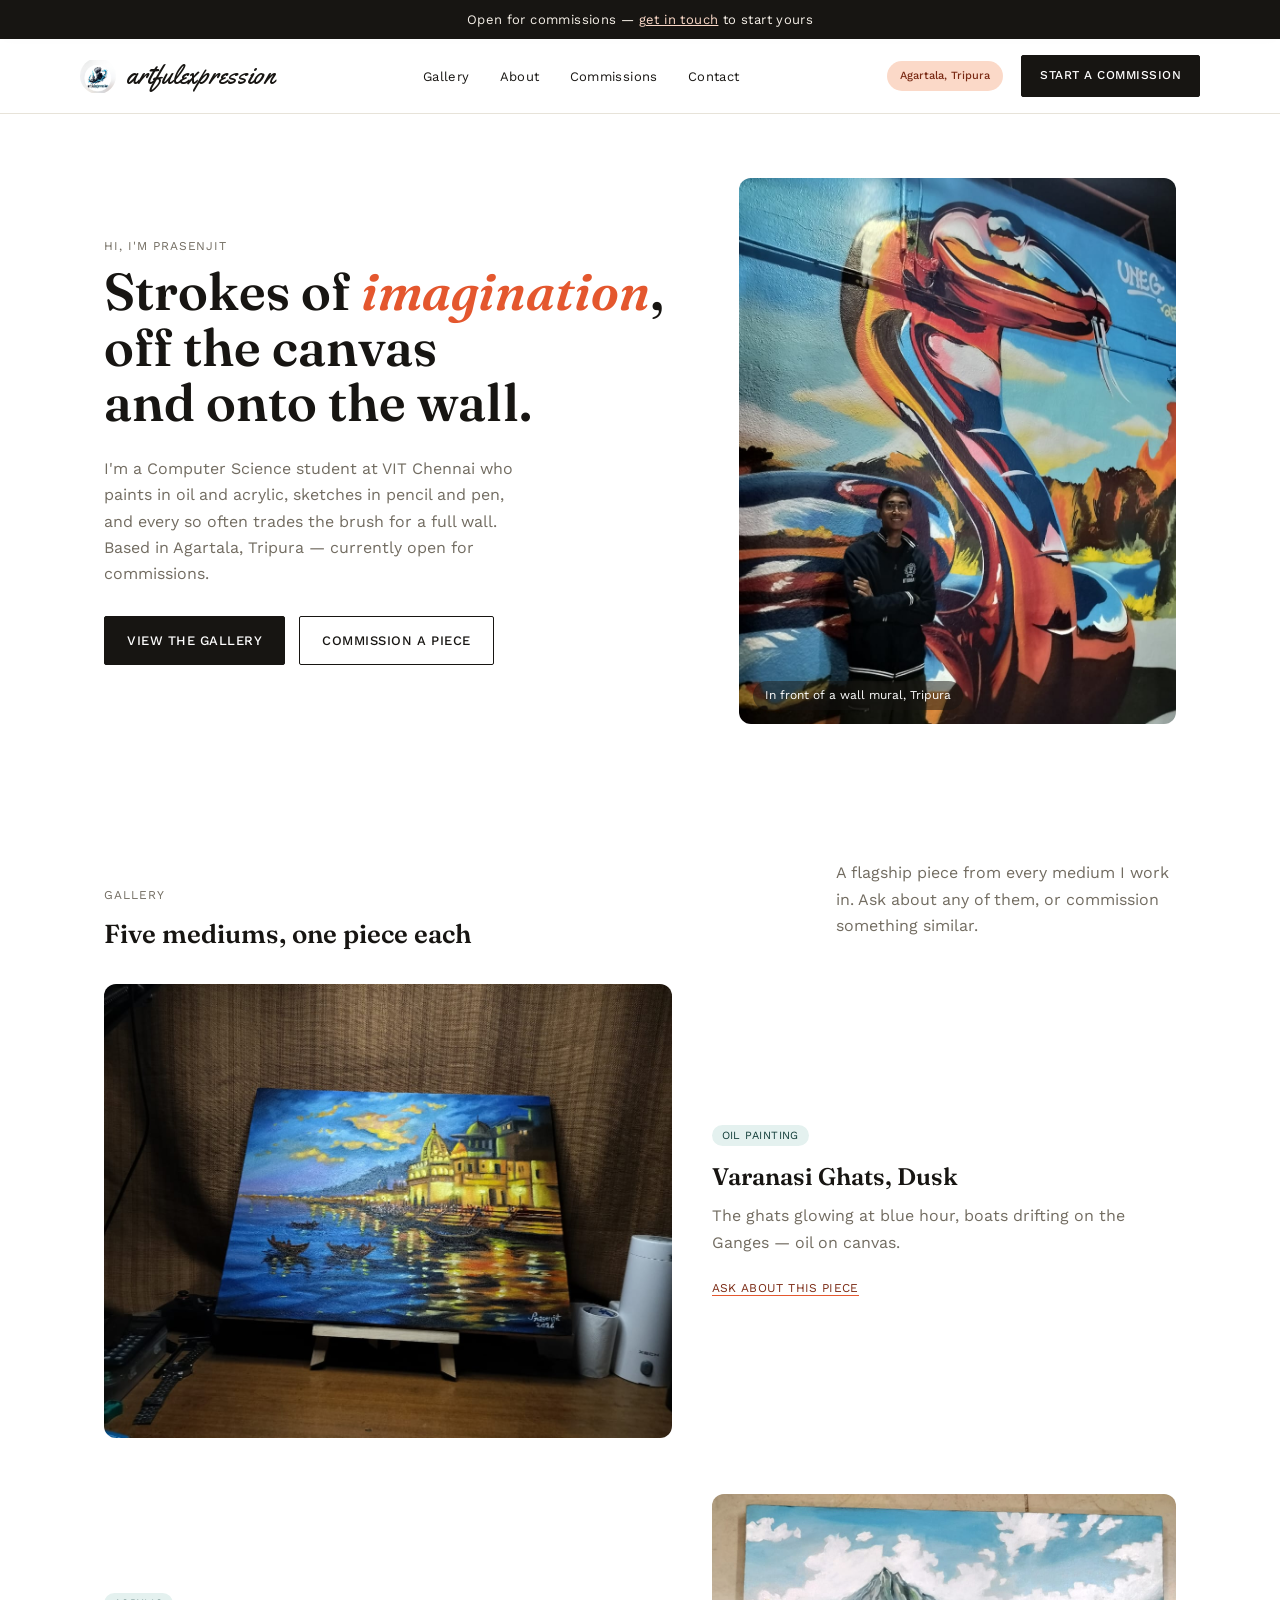
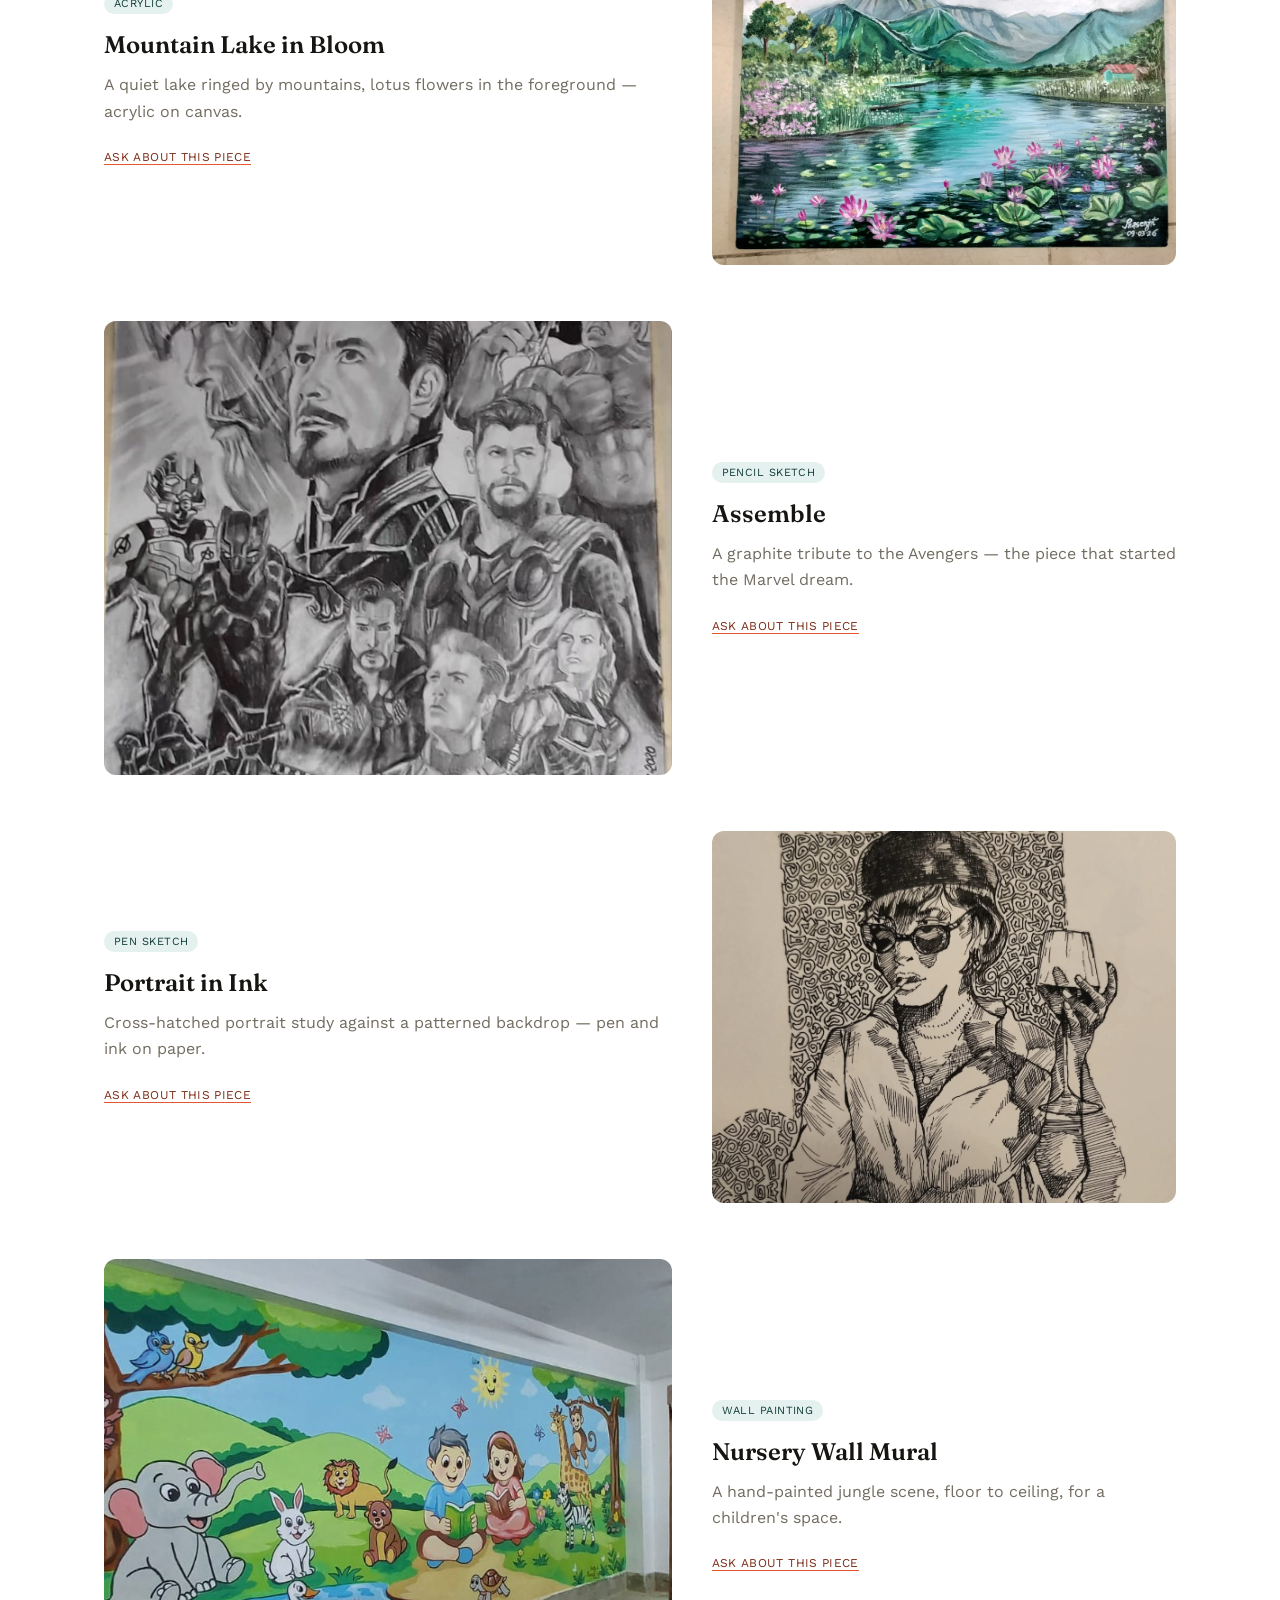
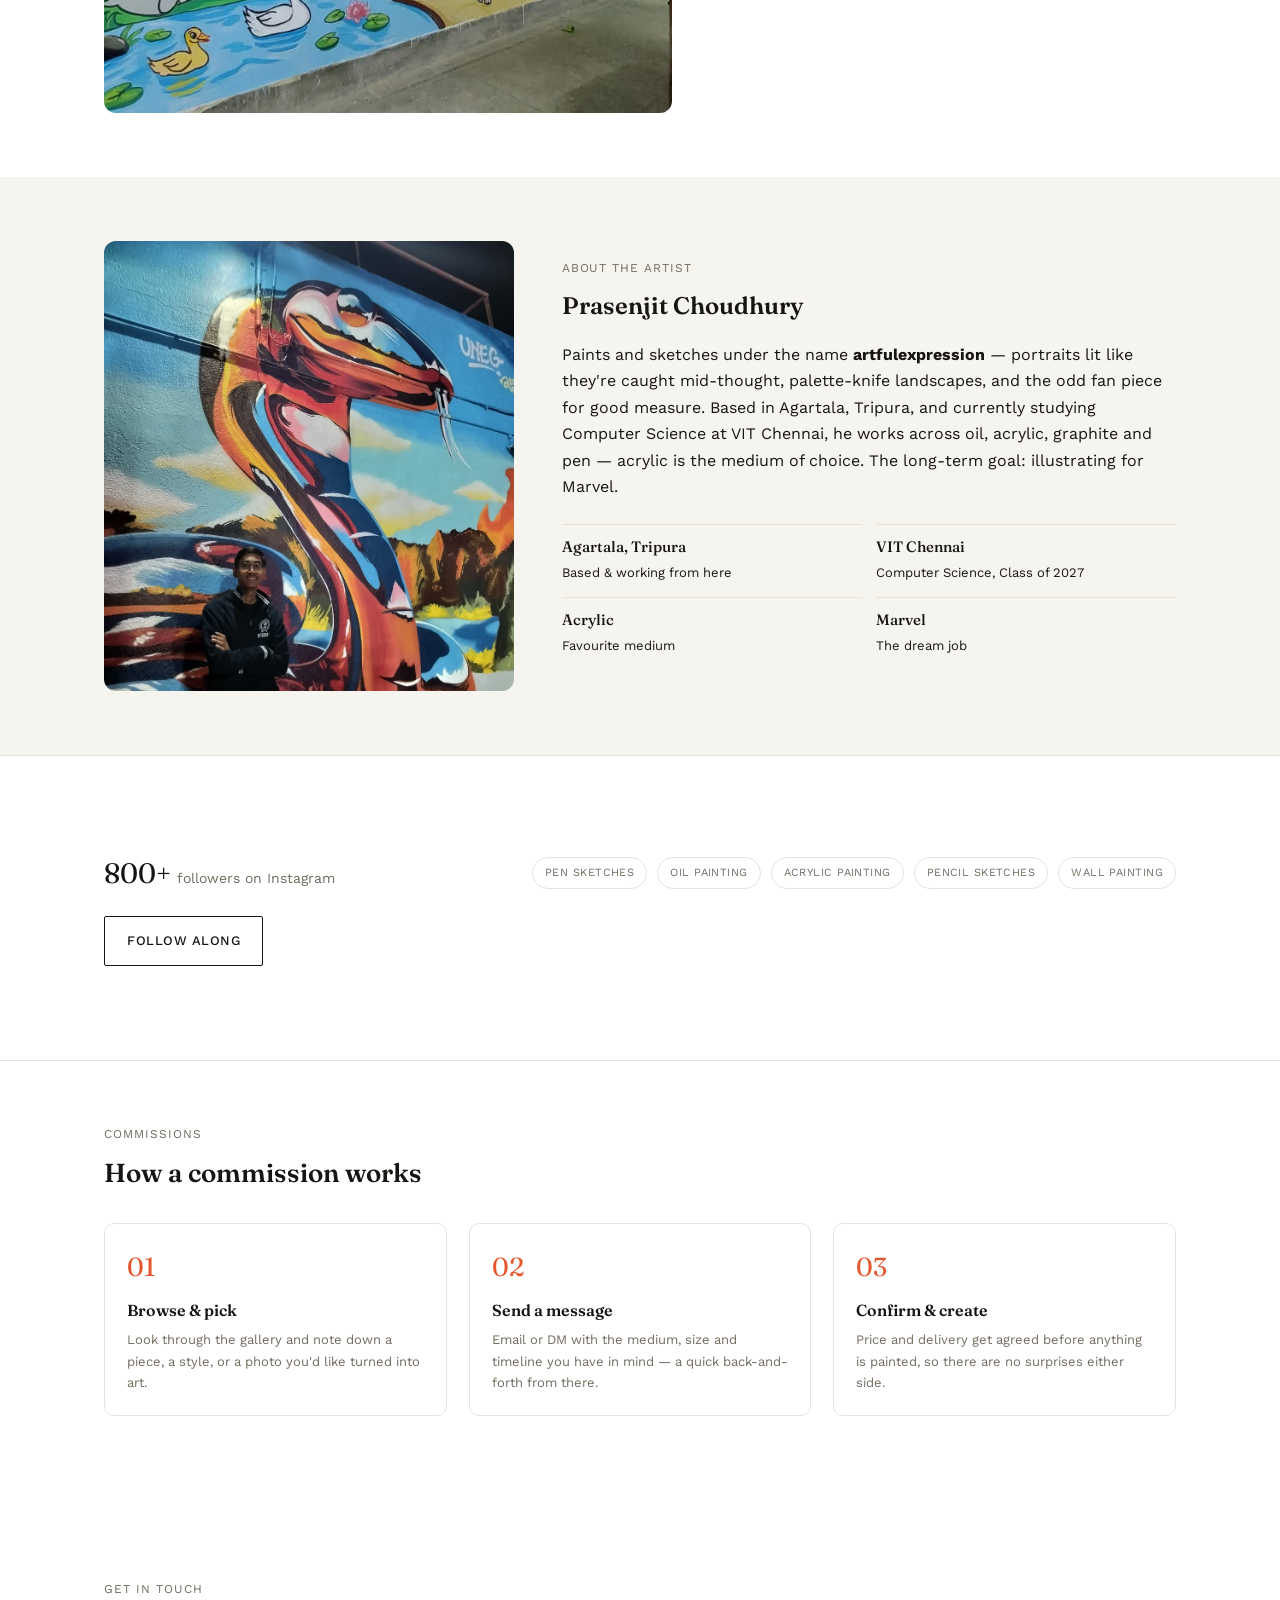
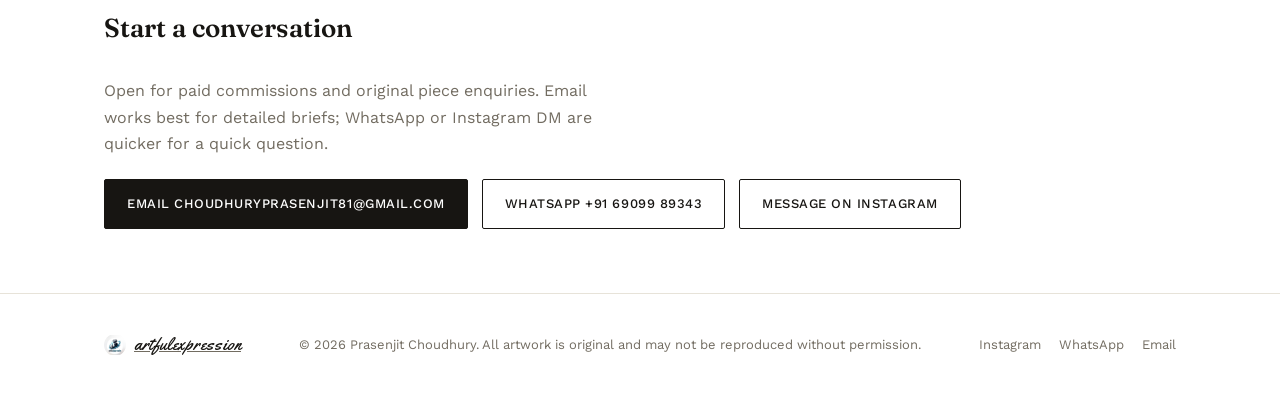
==== index.html @ 7ea7a8eb "Initial commit: artfulexpression portfolio site" ====
<!doctype html>
<html lang="en">
<head>
<meta charset="UTF-8">
<meta name="viewport" content="width=device-width, initial-scale=1.0">
<title>artfulexpression — Prasenjit Choudhury</title>
<meta name="description" content="Original oil, acrylic, pencil and pen artwork, plus custom wall murals, by Prasenjit Choudhury (artfulexpression). Open for commissions.">
<link rel="icon" href="data:image/svg+xml,%3Csvg xmlns='http://www.w3.org/2000/svg' viewBox='0 0 40 40'%3E%3Ccircle cx='20' cy='20' r='19' fill='white' stroke='%23171512'/%3E%3Cpath d='M14 28 C14 22 15 18 19 15 C22 13 20 10 17 9' fill='none' stroke='%23171512' stroke-width='1.6'/%3E%3Cpath d='M11 24 C16 20 24 22 29 15' fill='none' stroke='%231E6E68' stroke-width='2.4'/%3E%3C/svg%3E">
<link rel="preconnect" href="https://fonts.googleapis.com">
<link rel="stylesheet" href="https://fonts.googleapis.com/css2?family=Fraunces:opsz,wght@9..144,500;9..144,600;9..144,700&family=Yellowtail&family=Work+Sans:wght@400;500;600&display=swap">
<link rel="stylesheet" href="style.css">
</head>
<body>

<div class="announce">Open for commissions — <a href="#contact">get in touch</a> to start yours</div>

<header>
  <nav class="main wrap">
    <a class="brand" href="#top">
      <span class="logo-mark">
        <img src="images/logo.jpeg" alt="artfulexpression logo" onerror="this.style.display='none';this.nextElementSibling.style.display='block'">
        <svg class="logo-fallback" width="36" height="36" viewBox="0 0 40 40" role="img" aria-label="artfulexpression logo">
          <circle cx="20" cy="20" r="19" fill="none" stroke="#171512" stroke-width="1"/>
          <path d="M14 28 C14 22 15 18 19 15 C22 13 20 10 17 9" fill="none" stroke="#171512" stroke-width="1.4" stroke-linecap="round"/>
          <path d="M19 15 C23 16 26 15 27 11" fill="none" stroke="#171512" stroke-width="1.4" stroke-linecap="round"/>
          <path d="M11 24 C16 20 24 22 29 15" fill="none" stroke="#1E6E68" stroke-width="2.2" stroke-linecap="round" opacity="0.85"/>
        </svg>
      </span>
      <span>artfulexpression</span>
    </a>
    <ul class="navlinks">
      <li><a href="#gallery">Gallery</a></li>
      <li><a href="#about">About</a></li>
      <li><a href="#commissions">Commissions</a></li>
      <li><a href="#contact">Contact</a></li>
    </ul>
    <div class="navright">
      <span class="pill">Agartala, Tripura</span>
      <a class="btn btn-primary" href="#contact" style="padding:10px 18px;font-size:12px">Start a commission</a>
      <button class="hamburger" aria-label="Toggle menu" aria-expanded="false">
        <span></span><span></span><span></span>
      </button>
    </div>
  </nav>
</header>

<main id="top">

  <section class="hero">
    <div class="wrap hero-grid">
      <div class="hero-fade" style="animation-delay:.05s">
        <p class="eyebrow">Hi, I'm Prasenjit</p>
        <h1>Strokes of <em>imagination</em>, off the canvas and onto the wall.</h1>
        <p class="lead">I'm a Computer Science student at VIT Chennai who paints in oil and acrylic, sketches in pencil and pen, and every so often trades the brush for a full wall. Based in Agartala, Tripura — currently open for commissions.</p>
        <div class="hero-cta">
          <a class="btn btn-primary" href="#gallery">View the gallery</a>
          <a class="btn btn-ghost" href="#commissions">Commission a piece</a>
        </div>
      </div>
      <div class="hero-photo hero-fade" style="animation-delay:.18s;background-color:#FBD9C8;background-image:url('images/profile.jpeg')">
        <span class="photo-cap">In front of a wall mural, Tripura</span>
      </div>
    </div>
  </section>

  <section id="gallery">
    <div class="wrap">
      <div class="section-head reveal">
        <div>
          <p class="eyebrow">Gallery</p>
          <h2>Five mediums, one piece each</h2>
        </div>
        <p class="muted" style="max-width:34ch">A flagship piece from every medium I work in. Ask about any of them, or commission something similar.</p>
      </div>

      <div class="showcase">

        <article class="feature reveal">
          <div class="feature-img" style="background-image:url('images/oil/oil.jpeg')"></div>
          <div class="feature-body">
            <span class="medium-tag">Oil painting</span>
            <h3>Varanasi Ghats, Dusk</h3>
            <p class="muted">The ghats glowing at blue hour, boats drifting on the Ganges — oil on canvas.</p>
            <a class="enquire" href="mailto:choudhuryprasenjit81@gmail.com?subject=Enquiry%3A%20Varanasi%20Ghats%2C%20Dusk">Ask about this piece</a>
          </div>
        </article>

        <article class="feature reveal">
          <div class="feature-img" style="background-image:url('images/acrylic/acrylic.jpeg')"></div>
          <div class="feature-body">
            <span class="medium-tag">Acrylic</span>
            <h3>Mountain Lake in Bloom</h3>
            <p class="muted">A quiet lake ringed by mountains, lotus flowers in the foreground — acrylic on canvas.</p>
            <a class="enquire" href="mailto:choudhuryprasenjit81@gmail.com?subject=Enquiry%3A%20Mountain%20Lake%20in%20Bloom">Ask about this piece</a>
          </div>
        </article>

        <article class="feature reveal">
          <div class="feature-img" style="background-image:url('images/pencil-sketch/pencil.jpeg')"></div>
          <div class="feature-body">
            <span class="medium-tag">Pencil sketch</span>
            <h3>Assemble</h3>
            <p class="muted">A graphite tribute to the Avengers — the piece that started the Marvel dream.</p>
            <a class="enquire" href="mailto:choudhuryprasenjit81@gmail.com?subject=Enquiry%3A%20Assemble">Ask about this piece</a>
          </div>
        </article>

        <article class="feature reveal">
          <div class="feature-img" style="background-image:url('images/pen-sketch/pen.jpeg')"></div>
          <div class="feature-body">
            <span class="medium-tag">Pen sketch</span>
            <h3>Portrait in Ink</h3>
            <p class="muted">Cross-hatched portrait study against a patterned backdrop — pen and ink on paper.</p>
            <a class="enquire" href="mailto:choudhuryprasenjit81@gmail.com?subject=Enquiry%3A%20Portrait%20in%20Ink">Ask about this piece</a>
          </div>
        </article>

        <article class="feature reveal">
          <div class="feature-img" style="background-image:url('images/wall-painting/wall.jpeg')"></div>
          <div class="feature-body">
            <span class="medium-tag">Wall painting</span>
            <h3>Nursery Wall Mural</h3>
            <p class="muted">A hand-painted jungle scene, floor to ceiling, for a children's space.</p>
            <a class="enquire" href="mailto:choudhuryprasenjit81@gmail.com?subject=Enquiry%3A%20Nursery%20Wall%20Mural">Ask about this piece</a>
          </div>
        </article>

      </div>
    </div>
  </section>

  <section id="about" class="about">
    <div class="wrap about-grid">
      <div class="about-photo reveal" style="background-color:#FBD9C8;background-image:url('images/profile.jpeg');background-position:top center"></div>
      <div class="reveal">
        <p class="eyebrow">About the artist</p>
        <h2>Prasenjit Choudhury</h2>
        <p>Paints and sketches under the name <strong>artfulexpression</strong> — portraits lit like they're caught mid-thought, palette-knife landscapes, and the odd fan piece for good measure. Based in Agartala, Tripura, and currently studying Computer Science at VIT Chennai, he works across oil, acrylic, graphite and pen — acrylic is the medium of choice. The long-term goal: illustrating for Marvel.</p>
        <ul class="facts">
          <li><b>Agartala, Tripura</b>Based &amp; working from here</li>
          <li><b>VIT Chennai</b>Computer Science, Class of 2027</li>
          <li><b>Acrylic</b>Favourite medium</li>
          <li><b>Marvel</b>The dream job</li>
        </ul>
      </div>
    </div>
  </section>

  <section class="proof">
    <div class="wrap">
      <div>
        <div class="proof-stat">800+ <span class="muted" style="font-size:14px;font-family:'Work Sans',sans-serif">followers on Instagram</span></div>
      </div>
      <div class="proof-tags">
        <span>Pen sketches</span>
        <span>Oil painting</span>
        <span>Acrylic painting</span>
        <span>Pencil sketches</span>
        <span>Wall painting</span>
      </div>
      <a class="btn btn-ghost" href="https://www.instagram.com/_artfulexpression_/" target="_blank" rel="noopener">Follow along</a>
    </div>
  </section>

  <section id="commissions">
    <div class="wrap">
      <div class="section-head reveal">
        <div>
          <p class="eyebrow">Commissions</p>
          <h2>How a commission works</h2>
        </div>
      </div>
      <div class="steps">
        <div class="step reveal">
          <div class="num">01</div>
          <h3>Browse &amp; pick</h3>
          <p>Look through the gallery and note down a piece, a style, or a photo you'd like turned into art.</p>
        </div>
        <div class="step reveal">
          <div class="num">02</div>
          <h3>Send a message</h3>
          <p>Email or DM with the medium, size and timeline you have in mind — a quick back-and-forth from there.</p>
        </div>
        <div class="step reveal">
          <div class="num">03</div>
          <h3>Confirm &amp; create</h3>
          <p>Price and delivery get agreed before anything is painted, so there are no surprises either side.</p>
        </div>
      </div>
    </div>
  </section>

  <section id="contact">
    <div class="wrap">
      <div class="section-head reveal">
        <div>
          <p class="eyebrow">Get in touch</p>
          <h2>Start a conversation</h2>
        </div>
      </div>
      <p class="muted" style="max-width:50ch;margin-bottom:22px">Open for paid commissions and original piece enquiries. Email works best for detailed briefs; WhatsApp or Instagram DM are quicker for a quick question.</p>
      <div class="contact-ctas">
        <a class="btn btn-primary" href="mailto:choudhuryprasenjit81@gmail.com">Email choudhuryprasenjit81@gmail.com</a>
        <a class="btn btn-ghost" href="https://wa.me/916909989343?text=Hi%20Prasenjit%2C%20I%27d%20like%20to%20ask%20about%20a%20piece" target="_blank" rel="noopener">WhatsApp +91 69099 89343</a>
        <a class="btn btn-ghost" href="https://www.instagram.com/_artfulexpression_/" target="_blank" rel="noopener">Message on Instagram</a>
      </div>
    </div>
  </section>

</main>

<footer>
  <div class="wrap footer-row">
    <a class="footer-brand" href="#top">
      <span class="logo-mark" style="width:22px;height:22px">
        <img src="images/logo.jpeg" alt="artfulexpression logo" onerror="this.style.display='none';this.nextElementSibling.style.display='block'">
        <svg class="logo-fallback" width="22" height="22" viewBox="0 0 40 40" aria-hidden="true">
          <circle cx="20" cy="20" r="19" fill="none" stroke="#171512" stroke-width="1"/>
          <path d="M14 28 C14 22 15 18 19 15 C22 13 20 10 17 9" fill="none" stroke="#171512" stroke-width="1.4"/>
          <path d="M11 24 C16 20 24 22 29 15" fill="none" stroke="#1E6E68" stroke-width="2.2" opacity="0.85"/>
        </svg>
      </span>
      <span>artfulexpression</span>
    </a>
    <p style="margin:0">© <span id="year"></span> Prasenjit Choudhury. All artwork is original and may not be reproduced without permission.</p>
    <div class="footer-links">
      <a href="https://www.instagram.com/_artfulexpression_/" target="_blank" rel="noopener">Instagram</a>
      <a href="https://wa.me/916909989343" target="_blank" rel="noopener">WhatsApp</a>
      <a href="mailto:choudhuryprasenjit81@gmail.com">Email</a>
    </div>
  </div>
</footer>

<script src="script.js"></script>
</body>
</html>
---- style.css ----
:root{
  --bg:#FFFFFF;
  --surface:#F6F4EF;
  --surface-2:#FBD9C8;
  --ink:#171512;
  --muted:#726C61;
  --line:#E7E3D9;
  --accent:#E4572E;
  --accent-ink:#7A2A14;
  --accent2:#1E6E68;
  --accent2-ink:#0F3B37;
  --max:1120px;
}

*,*::before,*::after{box-sizing:border-box}
html{scroll-behavior:smooth}
body{
  margin:0;
  background:var(--bg);
  color:var(--ink);
  font-family:'Work Sans',-apple-system,BlinkMacSystemFont,sans-serif;
  font-size:16px;
  line-height:1.65;
  -webkit-font-smoothing:antialiased;
}
img{max-width:100%;display:block}
a{color:inherit}
.wrap{max-width:var(--max);margin:0 auto;padding:0 24px}
h1,h2,h3{font-family:'Fraunces',Georgia,serif;font-weight:600;margin:0 0 .5em;text-wrap:balance}
.eyebrow{font-size:12px;letter-spacing:.08em;text-transform:uppercase;color:var(--muted);margin:0 0 .6em}
.muted{color:var(--muted)}
.sr-only{position:absolute;width:1px;height:1px;overflow:hidden;clip:rect(0,0,0,0);white-space:nowrap}

/* announcement bar */
.announce{background:var(--ink);color:#F6F0E8;text-align:center;font-size:13px;letter-spacing:.03em;padding:9px 16px}
.announce a{color:var(--surface-2);text-decoration:underline}

/* header */
header{position:sticky;top:0;background:rgba(255,255,255,.92);backdrop-filter:blur(6px);border-bottom:1px solid var(--line);z-index:50}
nav.main{display:flex;align-items:center;justify-content:space-between;padding:16px 0}
.brand{display:flex;align-items:center;gap:10px;text-decoration:none}
.brand span{font-family:'Yellowtail',cursive;font-size:26px;color:var(--ink);line-height:1}
.navlinks{display:flex;align-items:center;gap:30px;font-size:13px;letter-spacing:.03em;list-style:none;margin:0;padding:0}
.navlinks a{text-decoration:none;color:var(--ink);padding:4px 0;border-bottom:1px solid transparent}
.navlinks a:hover{border-color:var(--accent)}
.pill{font-size:11px;background:var(--surface-2);color:var(--accent-ink);padding:6px 13px;border-radius:20px;font-weight:500;white-space:nowrap}
.navright{display:flex;align-items:center;gap:18px}
.hamburger{display:none;background:none;border:0;cursor:pointer;padding:6px;flex-direction:column;gap:4px}
.hamburger span{width:22px;height:2px;background:var(--ink);display:block}

/* buttons */
.btn{display:inline-flex;align-items:center;gap:8px;font-size:13px;letter-spacing:.04em;text-transform:uppercase;text-decoration:none;padding:13px 22px;border-radius:2px;font-weight:500;border:1px solid var(--ink)}
.btn-primary{background:var(--ink);color:#fff}
.btn-primary:hover{background:#000}
.btn-ghost{background:transparent;color:var(--ink)}
.btn-ghost:hover{background:var(--surface)}

/* hero */
.hero{padding:64px 0 56px}
.hero-grid{display:grid;grid-template-columns:1.15fr .85fr;gap:44px;align-items:center}
.hero h1{font-size:clamp(32px,4.6vw,52px);line-height:1.06}
.hero h1 em{font-style:italic;color:var(--accent)}
.hero p.lead{font-size:16px;color:var(--muted);max-width:42ch;margin:0 0 28px}
.hero-cta{display:flex;gap:14px;flex-wrap:wrap}

/* section shell */
section{padding:64px 0}
.section-head{display:flex;justify-content:space-between;align-items:flex-end;gap:20px;margin-bottom:28px;flex-wrap:wrap}
.section-head h2{font-size:26px;margin:0}

/* gallery showcase */
.showcase{display:flex;flex-direction:column;gap:56px}
.feature{display:grid;grid-template-columns:1.1fr .9fr;gap:40px;align-items:center}
.feature:nth-child(even) .feature-img{order:2}
.feature:nth-child(even) .feature-body{order:1}
.feature-img{aspect-ratio:5/4;border-radius:12px;background-size:cover;background-position:center;background-color:var(--surface);transition:transform .3s ease}
.feature:hover .feature-img{transform:scale(1.015)}
.feature-body h3{font-size:24px;margin:.4em 0 .3em}
.feature-body p{margin:0 0 18px}
.medium-tag{font-size:11px;letter-spacing:.04em;text-transform:uppercase;color:var(--accent2-ink);background:#E4F1EF;padding:4px 10px;border-radius:20px}
.enquire{font-size:12px;letter-spacing:.03em;text-transform:uppercase;text-decoration:none;color:var(--accent-ink);border-bottom:1px solid var(--accent)}

/* about */
.about{background:var(--surface)}
.about-grid{display:grid;grid-template-columns:.8fr 1.2fr;gap:48px;align-items:center}
.about-photo{aspect-ratio:1/1.1;border-radius:12px;overflow:hidden;background-color:var(--surface-2);background-size:cover;background-position:center}
.facts{display:grid;grid-template-columns:1fr 1fr;gap:14px;margin-top:24px;list-style:none;padding:0}
.facts li{border-top:1px solid var(--line);padding-top:10px;font-size:13px}
.facts b{display:block;font-family:'Fraunces',serif;font-size:15px;font-weight:500;margin-bottom:2px}

/* social proof strip */
.proof{border-top:1px solid var(--line);border-bottom:1px solid var(--line)}
.proof .wrap{display:flex;align-items:center;justify-content:space-between;flex-wrap:wrap;gap:20px;padding:30px 24px}
.proof-stat{font-family:'Fraunces',serif;font-size:28px}
.proof-tags{display:flex;gap:10px;flex-wrap:wrap}
.proof-tags span{font-size:11px;text-transform:uppercase;letter-spacing:.04em;border:1px solid var(--line);padding:6px 12px;border-radius:20px;color:var(--muted)}

/* commission steps */
.steps{display:grid;grid-template-columns:repeat(3,1fr);gap:22px;margin-bottom:36px}
.step{border:1px solid var(--line);border-radius:10px;padding:22px}
.step .num{font-family:'Fraunces',serif;font-size:26px;color:var(--accent);margin-bottom:8px}
.step h3{font-size:16px;margin:0 0 6px}
.step p{font-size:13px;color:var(--muted);margin:0}
.contact-ctas{display:flex;gap:14px;flex-wrap:wrap}

/* footer */
footer{border-top:1px solid var(--line);padding:36px 0}
.footer-row{display:flex;justify-content:space-between;align-items:center;flex-wrap:wrap;gap:16px;font-size:13px;color:var(--muted)}
.footer-brand{display:flex;align-items:center;gap:8px}
.footer-brand span{font-family:'Yellowtail',cursive;font-size:18px;color:var(--ink)}
.footer-links{display:flex;gap:18px}
.footer-links a{text-decoration:none;color:var(--muted)}
.footer-links a:hover{color:var(--ink)}

@media (max-width:860px){
  .hero-grid{grid-template-columns:1fr}
  .hero-photo{order:-1;aspect-ratio:16/10}
  .about-grid{grid-template-columns:1fr}
  .navlinks{position:fixed;top:65px;left:0;right:0;background:#fff;border-bottom:1px solid var(--line);flex-direction:column;align-items:flex-start;padding:18px 24px;gap:16px;display:none}
  .navlinks.open{display:flex}
  .hamburger{display:flex}
  .navright .pill,.navright .btn-primary{display:none}
  nav.main{flex-wrap:wrap}
  .brand span{font-size:20px}
  .feature,.feature:nth-child(even){grid-template-columns:1fr}
  .feature:nth-child(even) .feature-img,.feature:nth-child(even) .feature-body{order:initial}
  .steps{grid-template-columns:1fr}
  .facts{grid-template-columns:1fr}
}
@media (max-width:520px){
  .showcase{gap:40px}
  .proof .wrap{flex-direction:column;align-items:flex-start}
}

/* logo */
.logo-mark{position:relative;display:inline-flex;width:36px;height:36px;flex:none}
.logo-mark img{width:100%;height:100%;object-fit:contain;border-radius:50%}
.logo-mark .logo-fallback{display:none;position:absolute;inset:0}

/* hero photo */
.hero-photo{position:relative;aspect-ratio:4/5;border-radius:12px;overflow:hidden;background-size:cover;background-position:center}
.hero-photo .photo-cap{position:absolute;left:14px;bottom:14px;font-size:12px;color:#fff;background:rgba(23,21,18,.5);padding:5px 12px;border-radius:20px}

/* header scroll shadow */
header.scrolled{box-shadow:0 2px 14px -8px rgba(23,21,18,.25)}
header{transition:box-shadow .3s ease}

/* entrance + reveal-on-scroll animation */
@keyframes fadeUp{from{opacity:0;transform:translateY(16px)}to{opacity:1;transform:translateY(0)}}
.hero-fade{opacity:0;animation:fadeUp .7s ease both}
.reveal{opacity:0;transform:translateY(20px);transition:opacity .6s ease,transform .6s ease}
.reveal.in-view{opacity:1;transform:translateY(0)}

@media (prefers-reduced-motion: reduce){
  .hero-fade,.reveal,.feature-img{animation:none !important;transition:none !important;opacity:1 !important;transform:none !important}
}
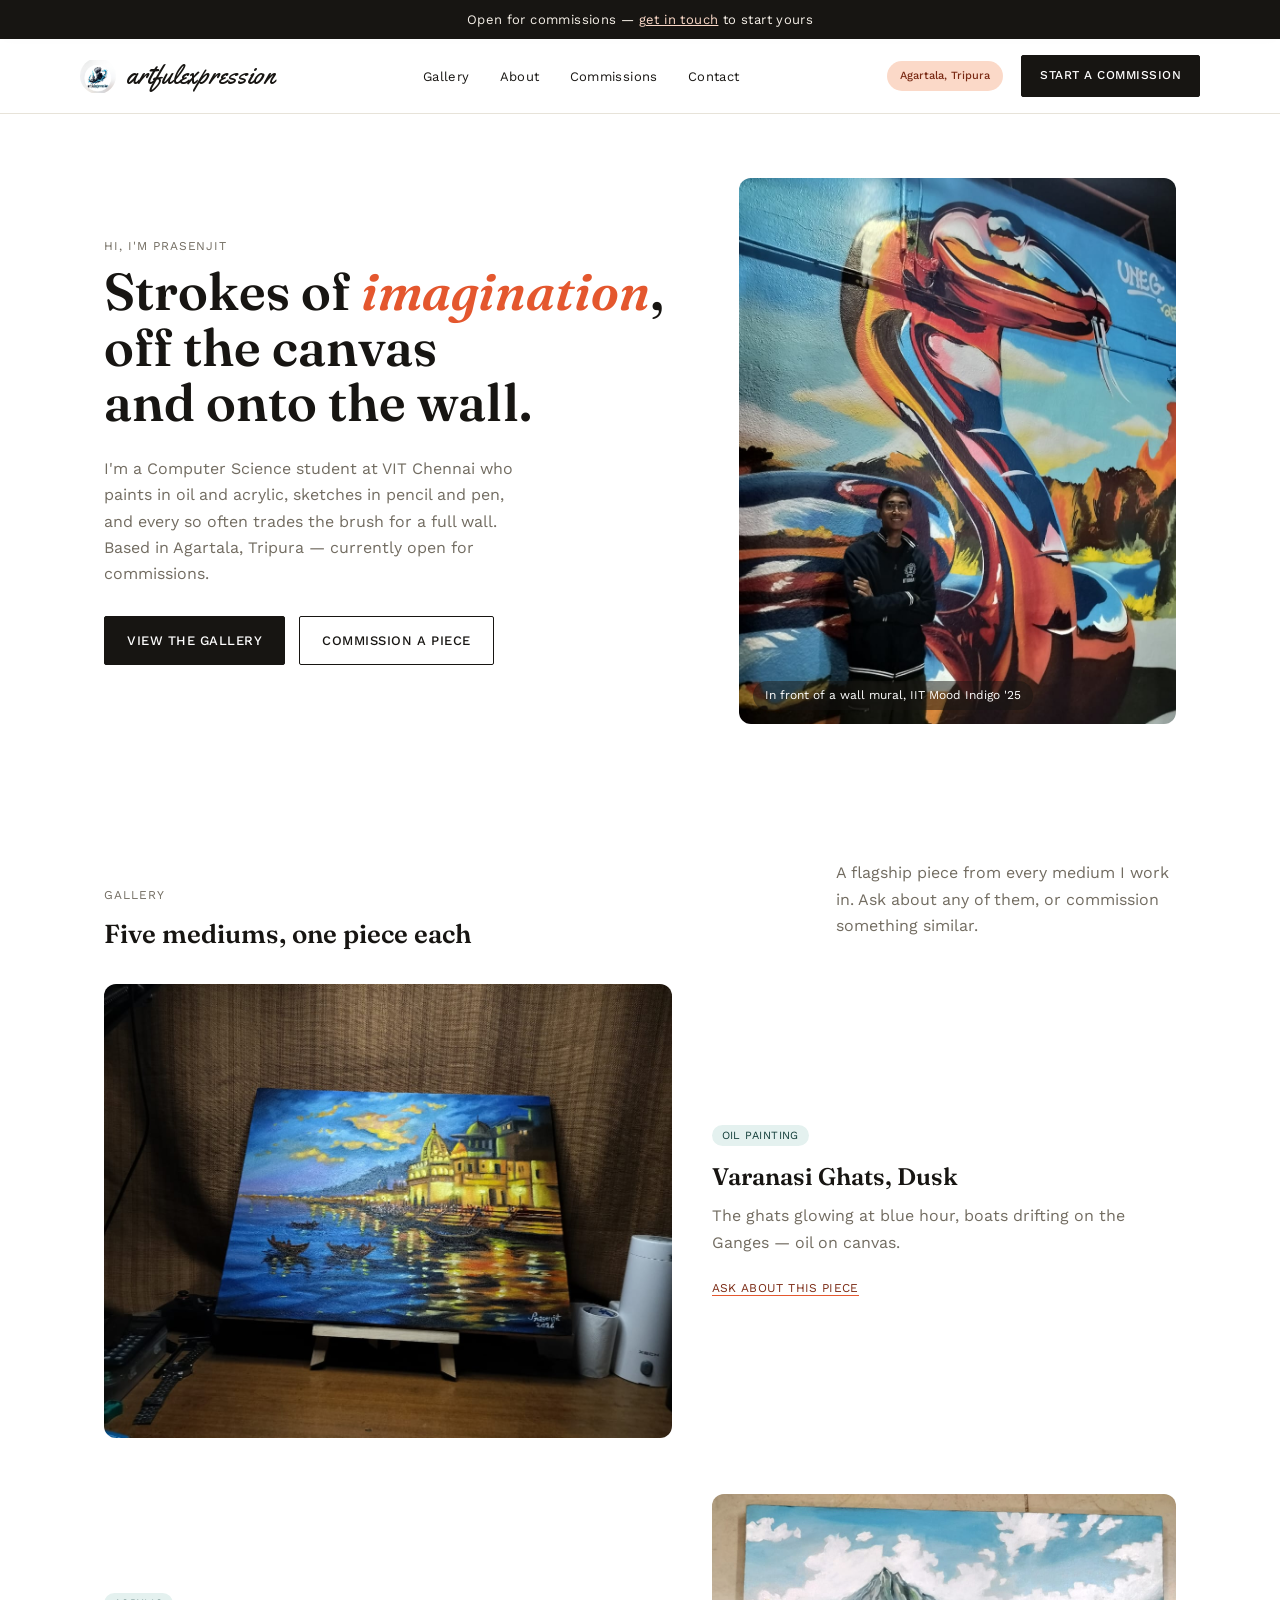
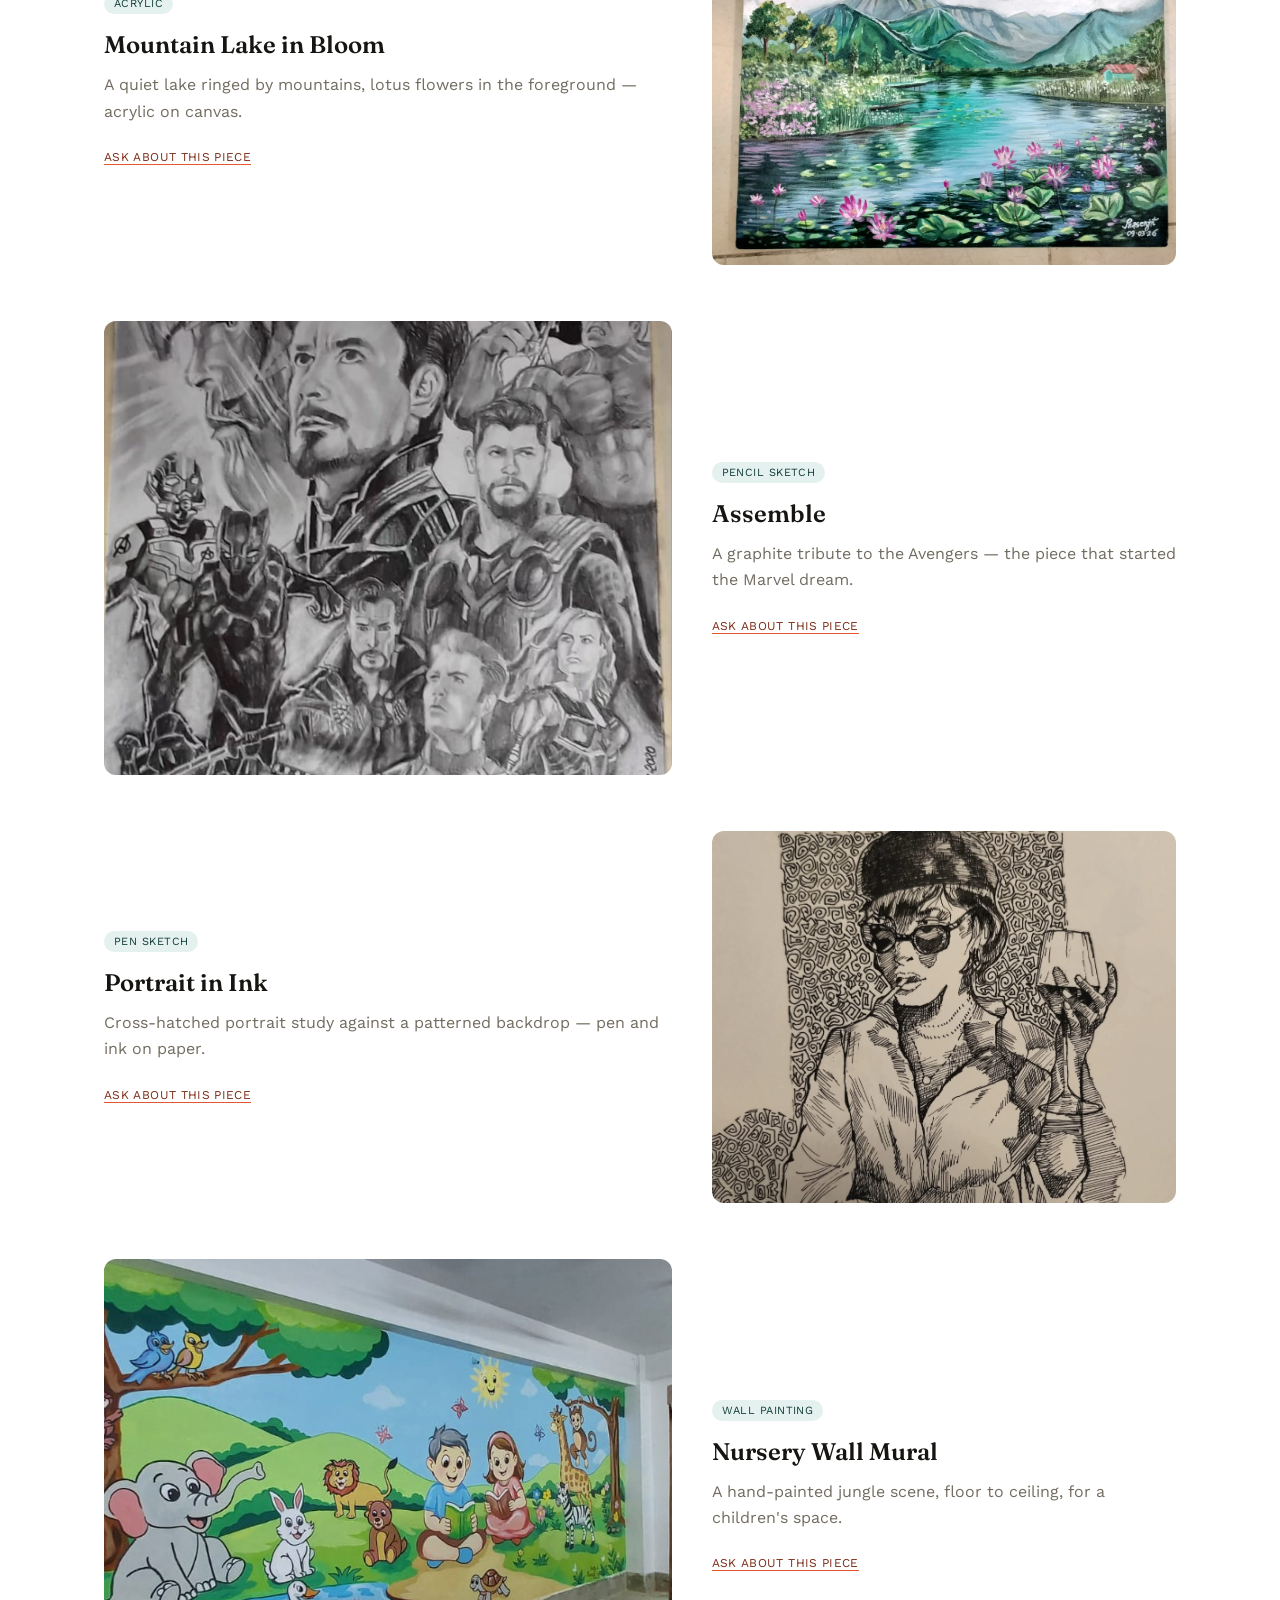
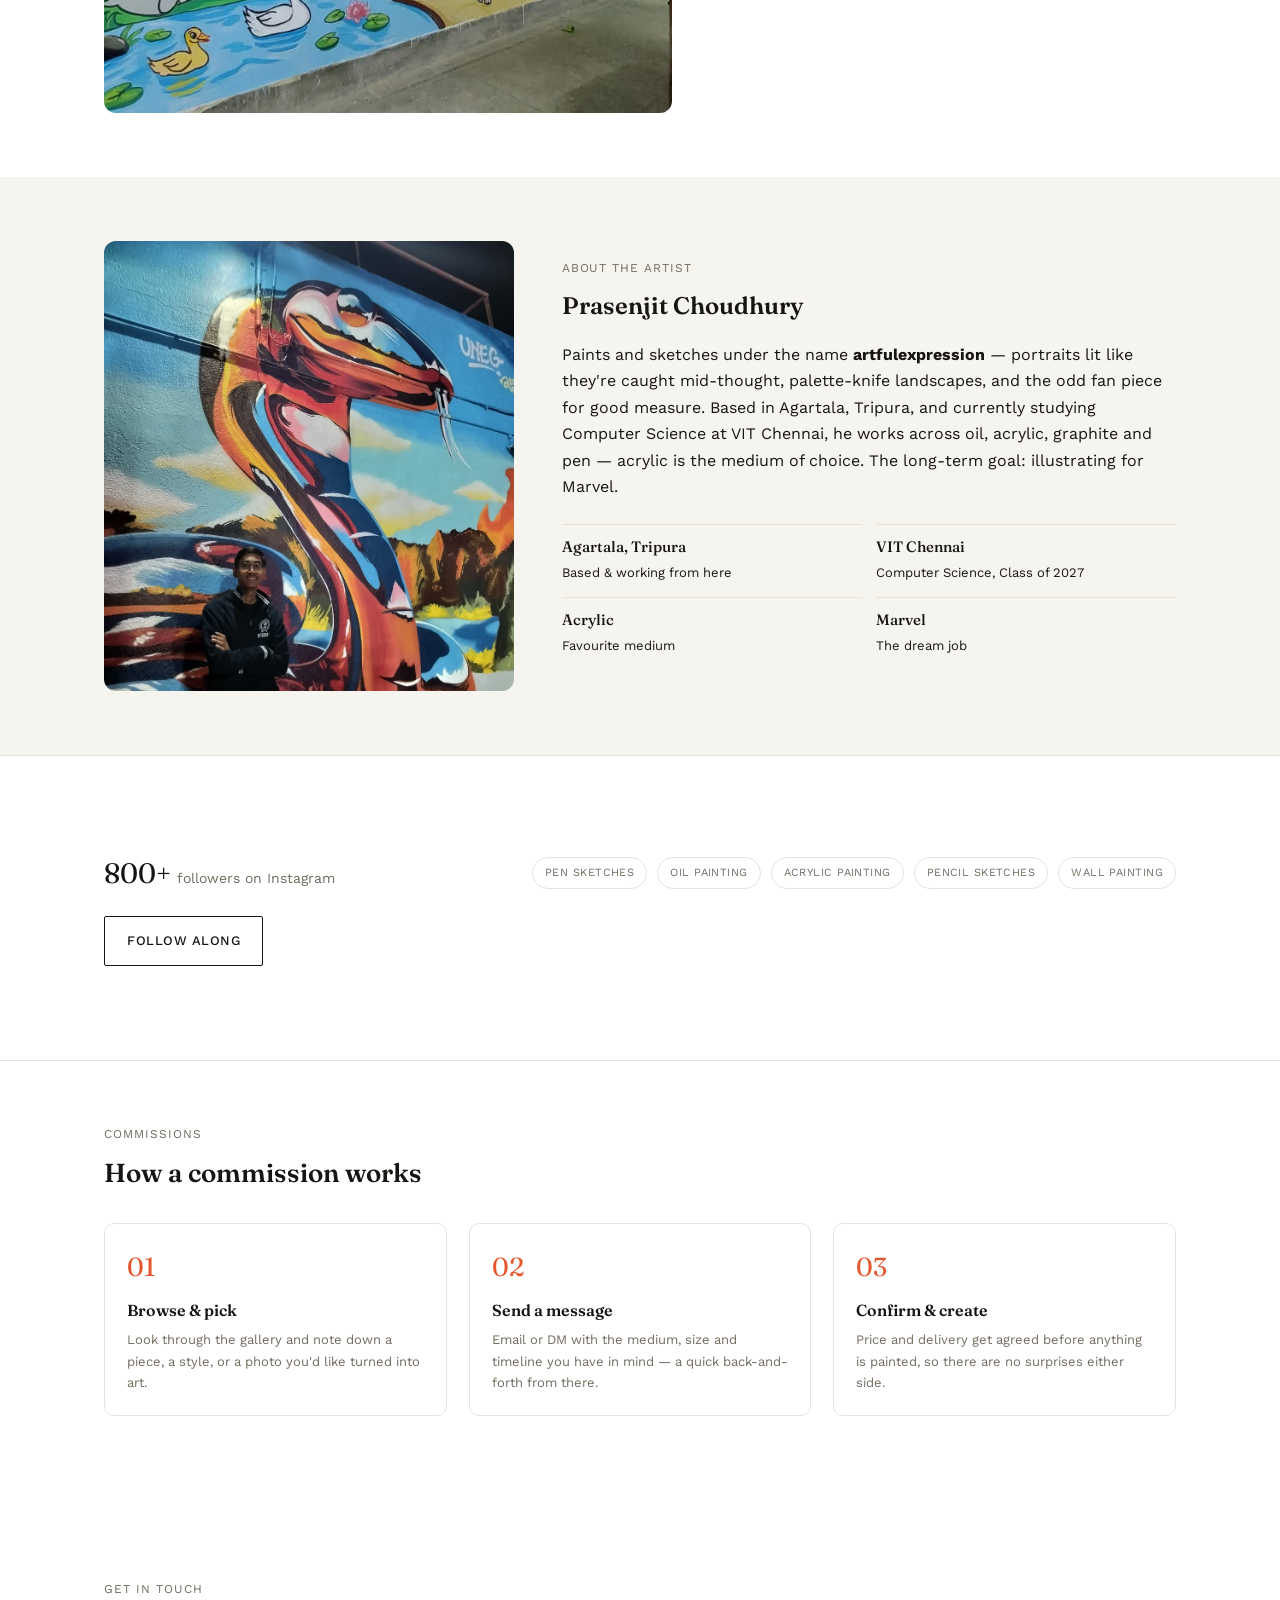
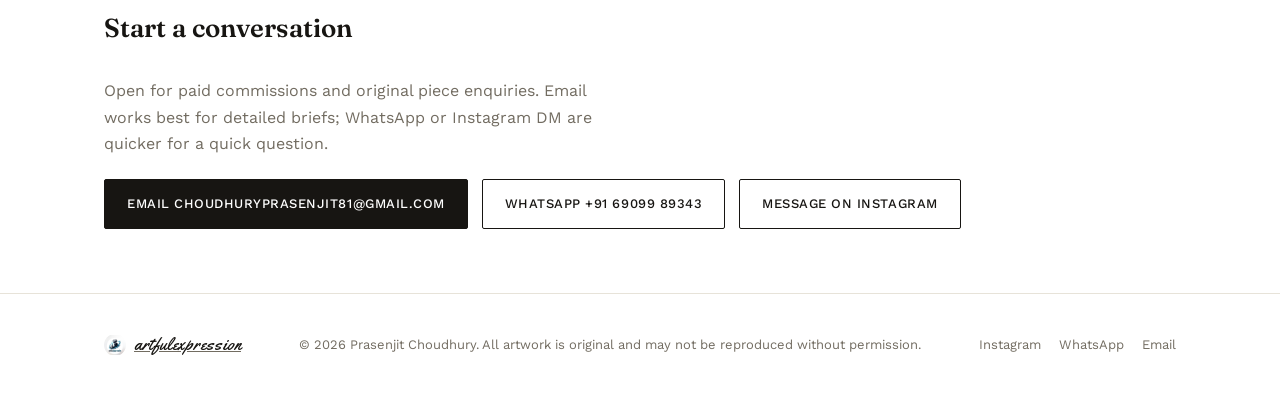
==== commit 6de2e595: "Update hero photo caption to Mood Indigo '25" ====
--- a/index.html
+++ b/index.html
@@ -58,7 +58,7 @@
         </div>
       </div>
       <div class="hero-photo hero-fade" style="animation-delay:.18s;background-color:#FBD9C8;background-image:url('images/profile.jpeg')">
-        <span class="photo-cap">In front of a wall mural, Tripura</span>
+        <span class="photo-cap">In front of a wall mural, IIT Mood Indigo '25</span>
       </div>
     </div>
   </section>
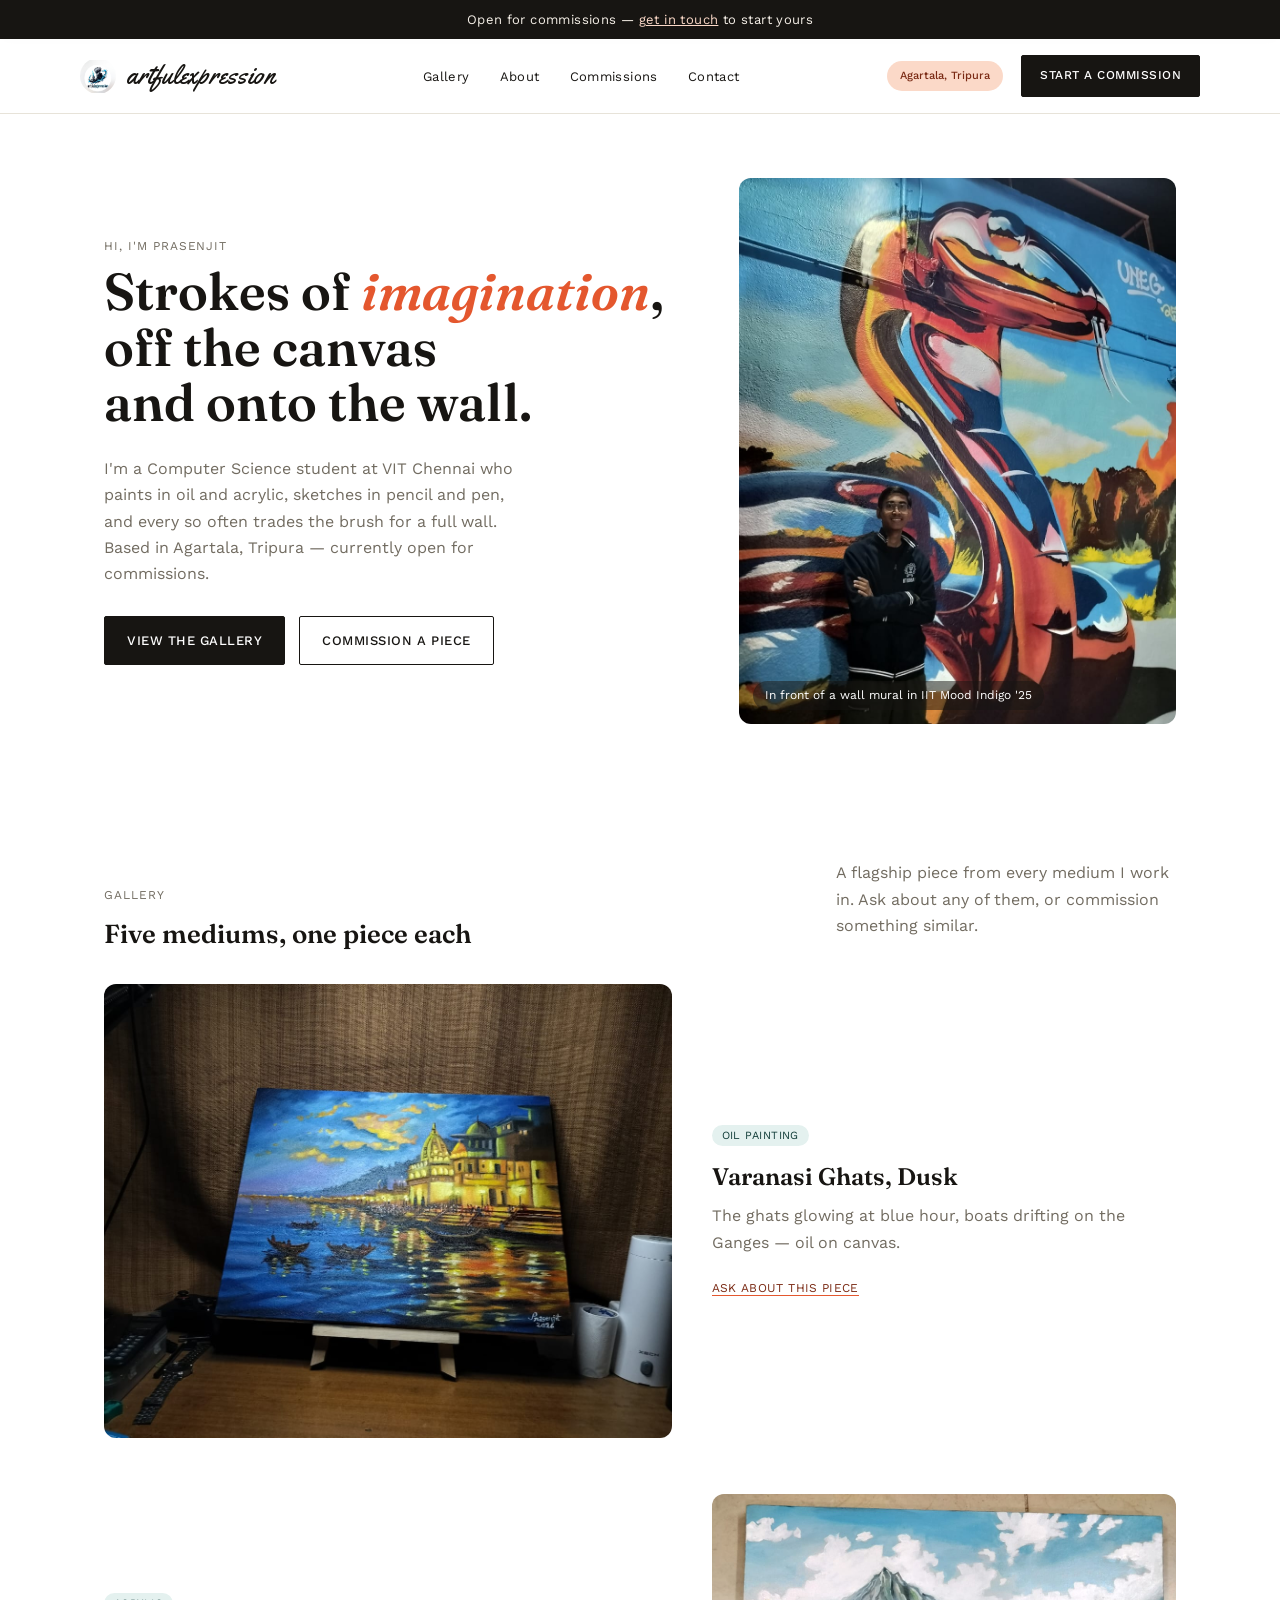
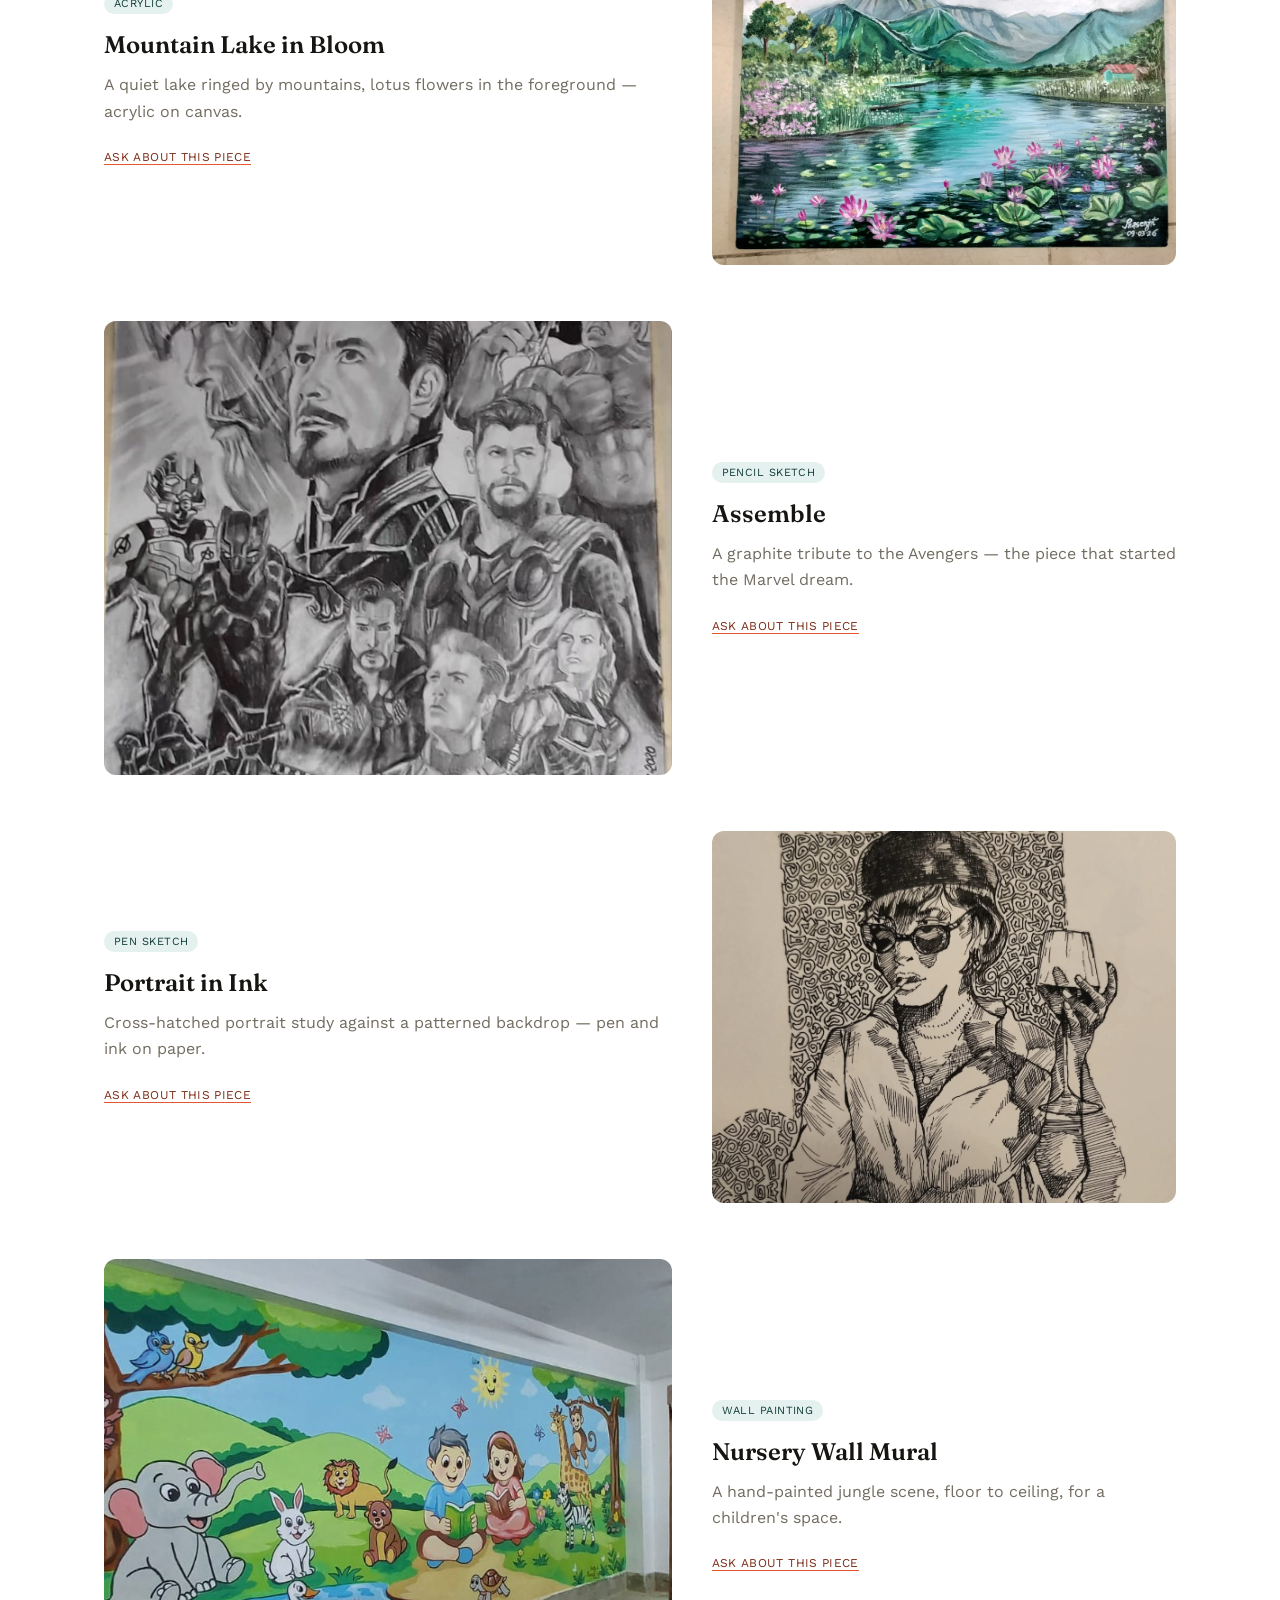
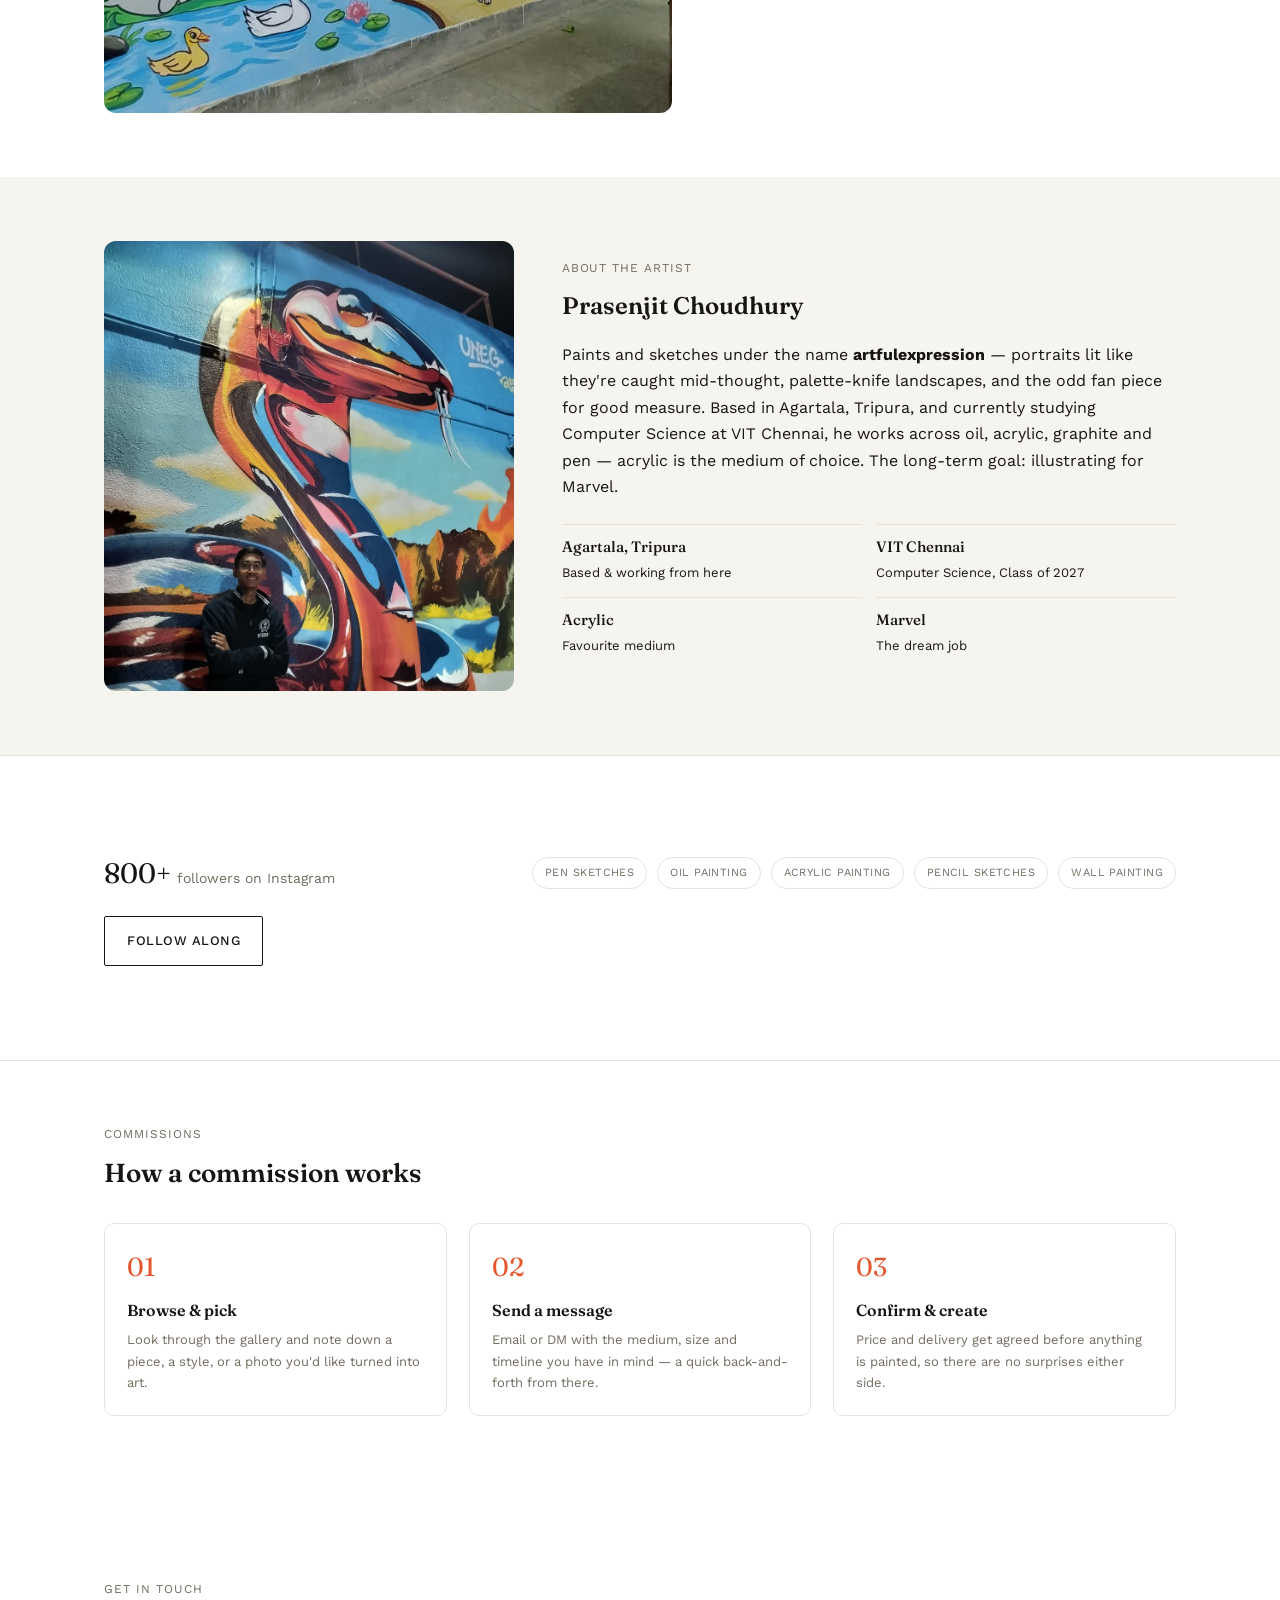
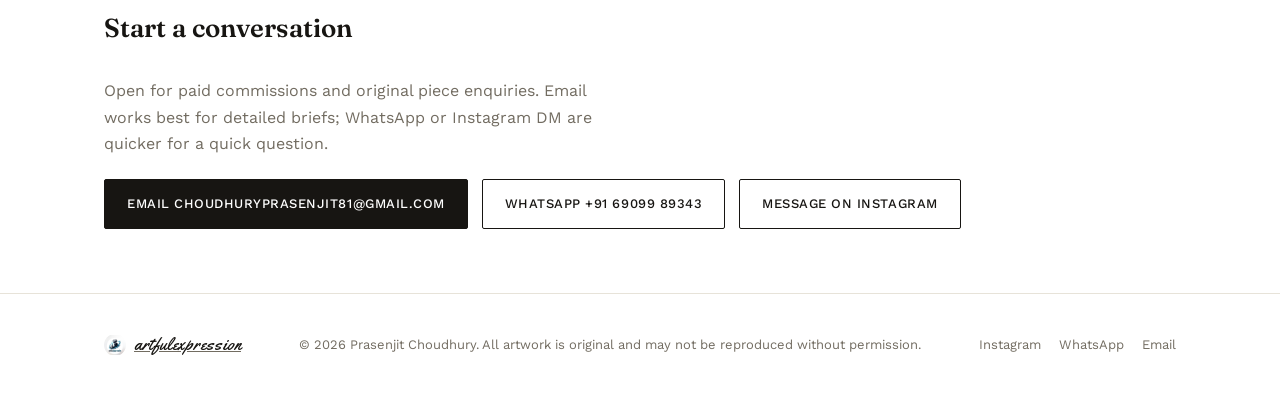
==== commit b6137eeb: "Reword hero photo caption" ====
--- a/index.html
+++ b/index.html
@@ -58,7 +58,7 @@
         </div>
       </div>
       <div class="hero-photo hero-fade" style="animation-delay:.18s;background-color:#FBD9C8;background-image:url('images/profile.jpeg')">
-        <span class="photo-cap">In front of a wall mural, IIT Mood Indigo '25</span>
+        <span class="photo-cap">In front of a wall mural in IIT Mood Indigo '25</span>
       </div>
     </div>
   </section>
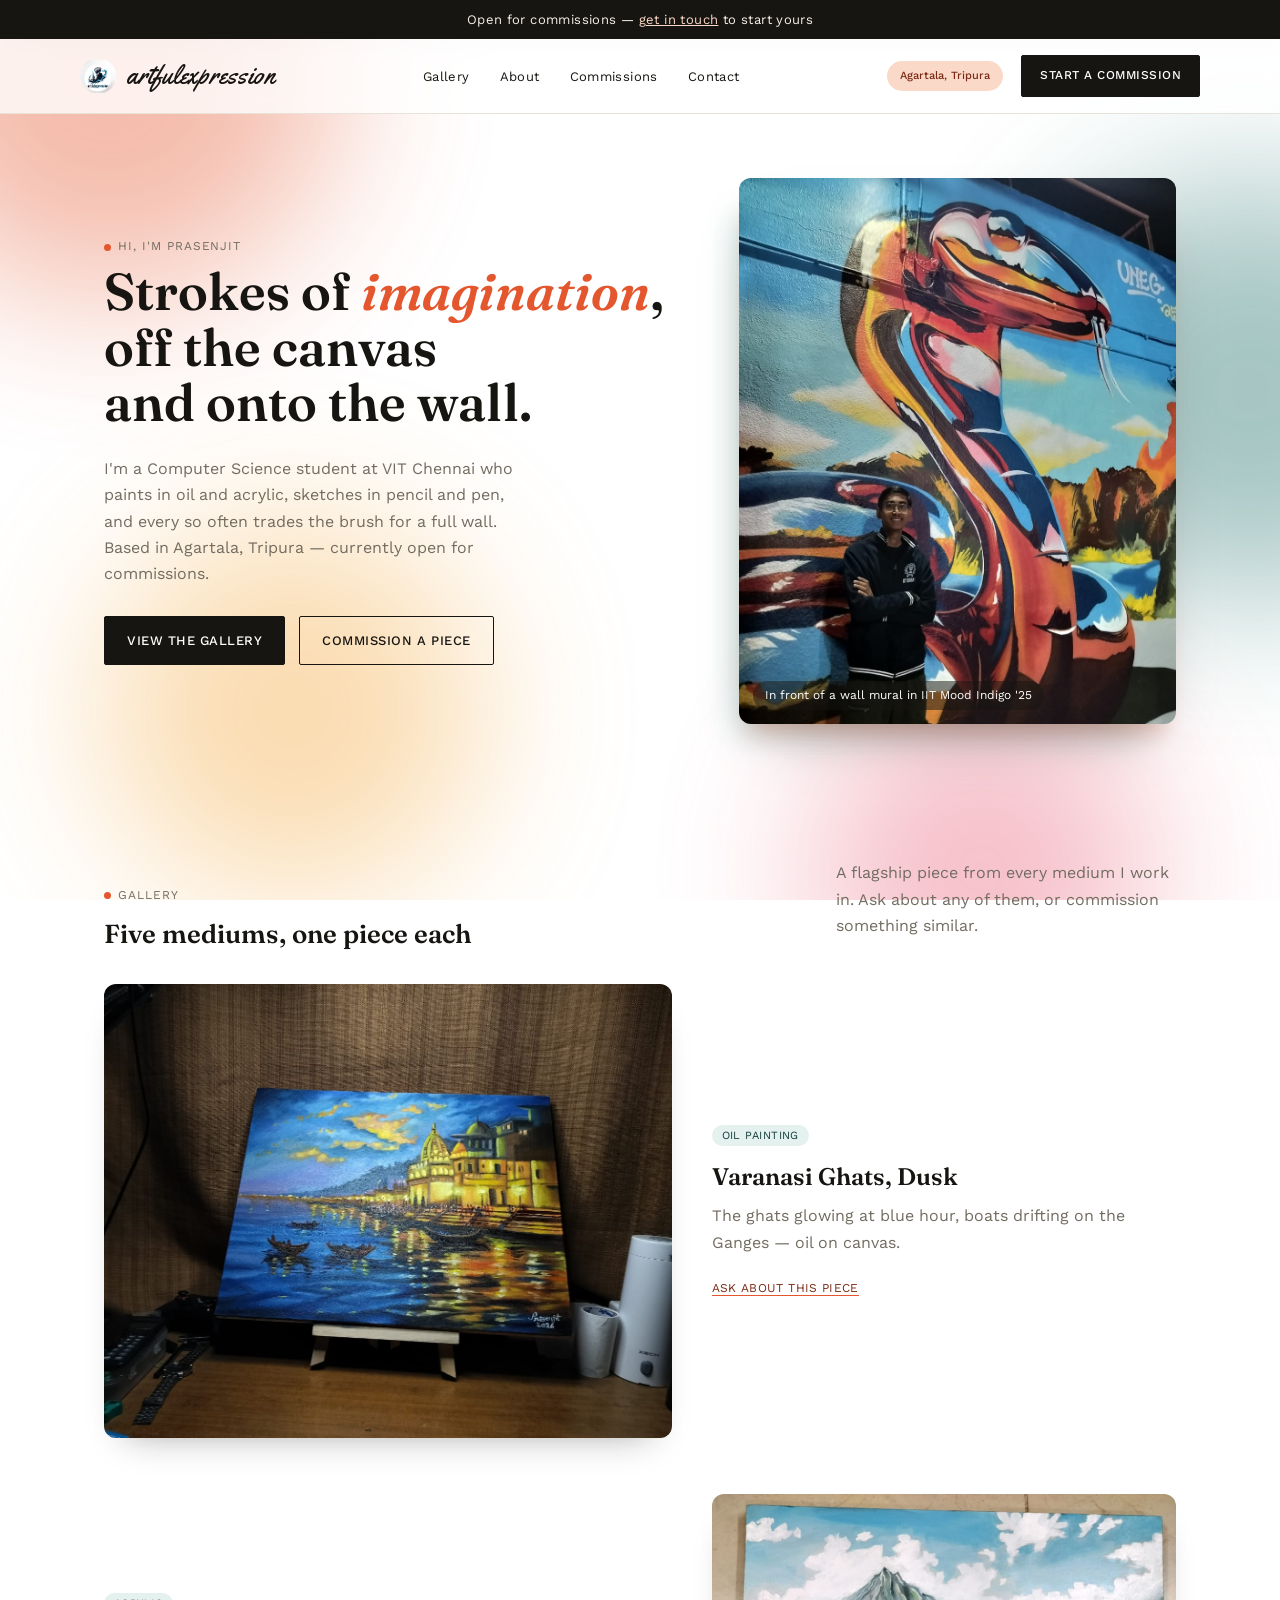
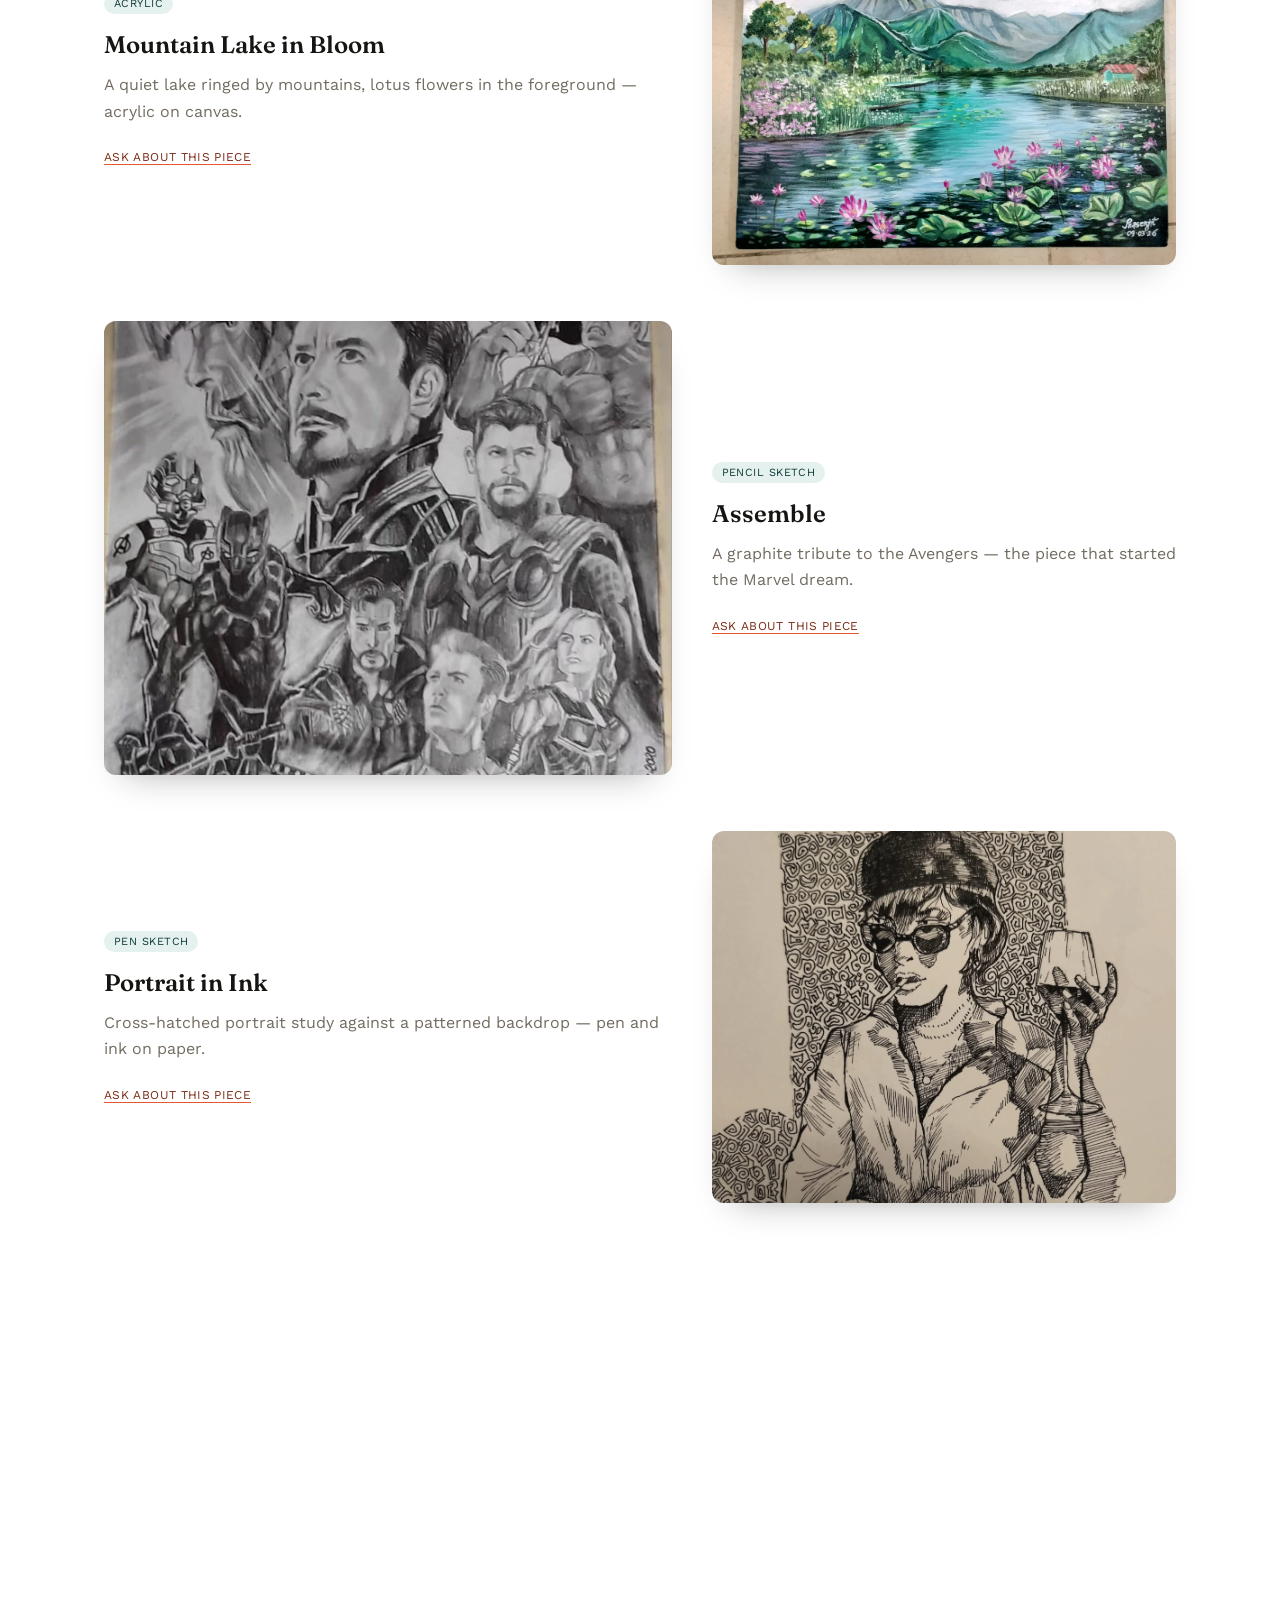
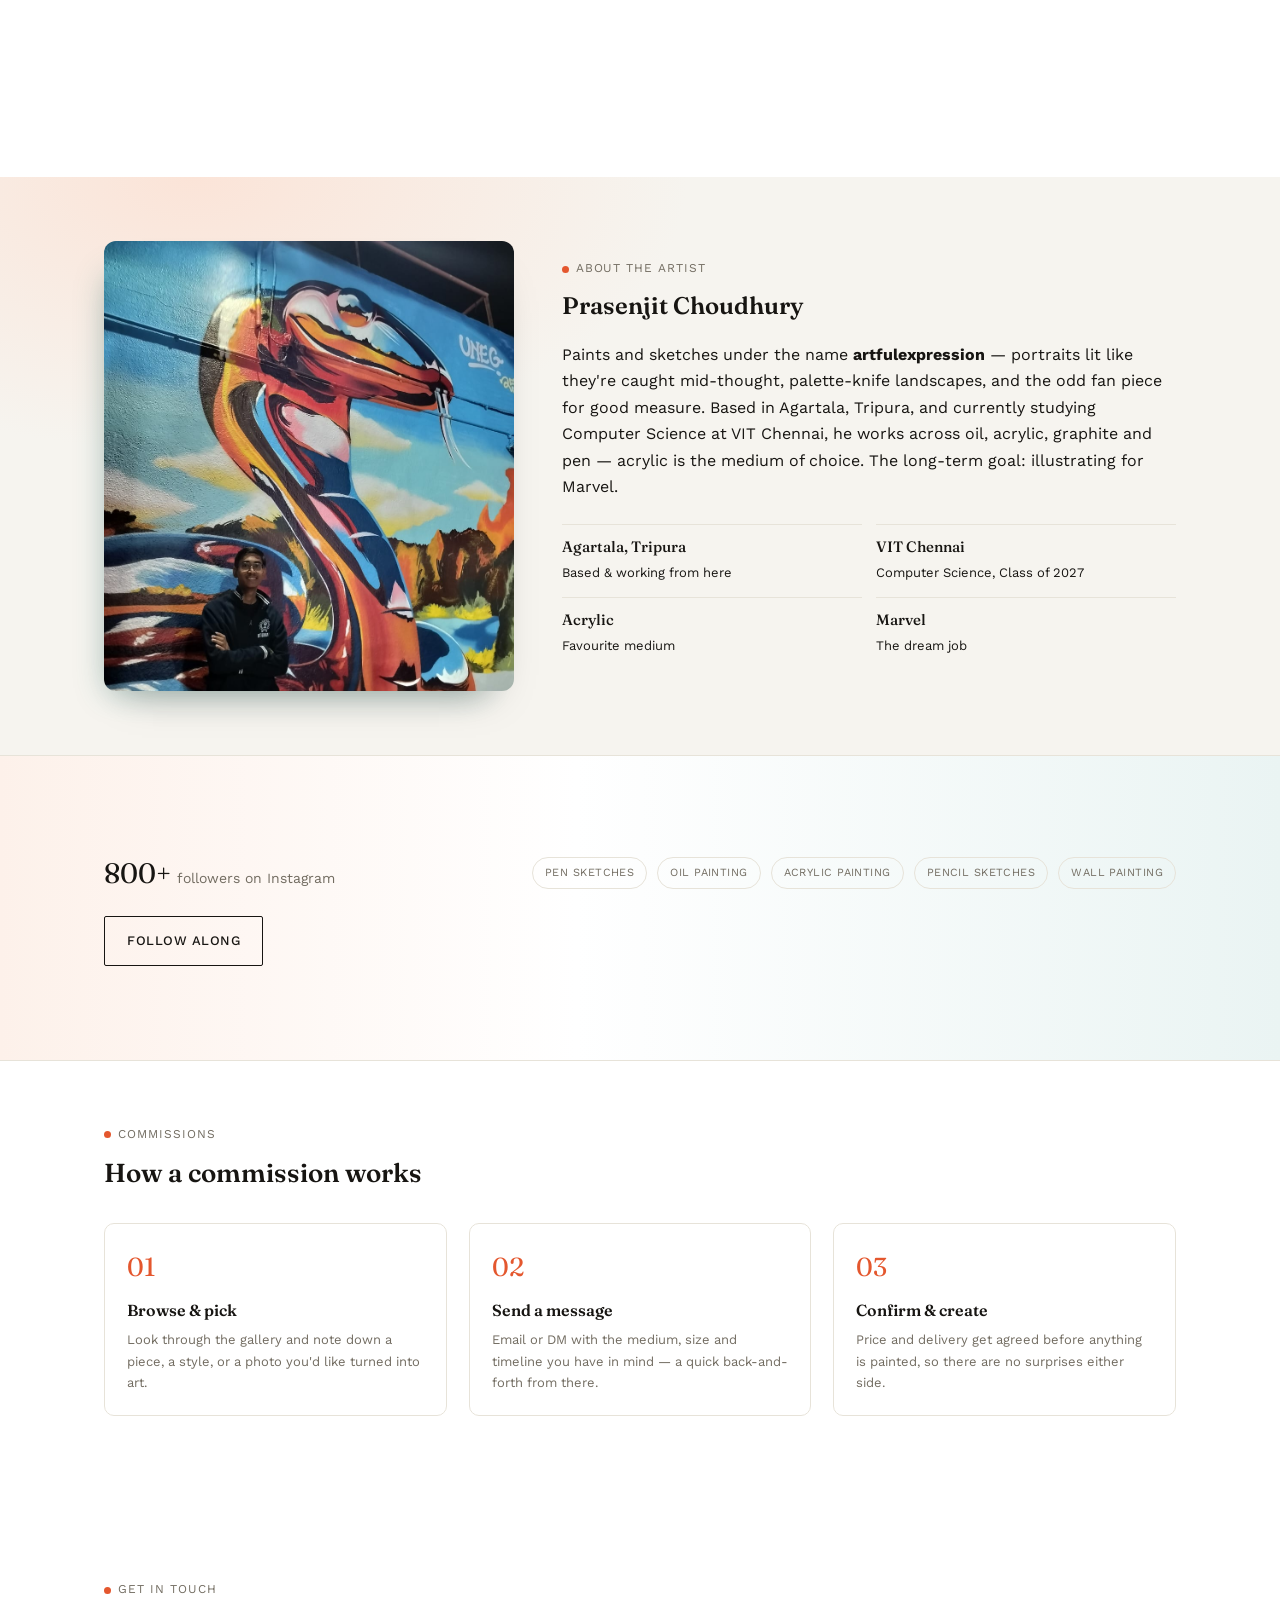
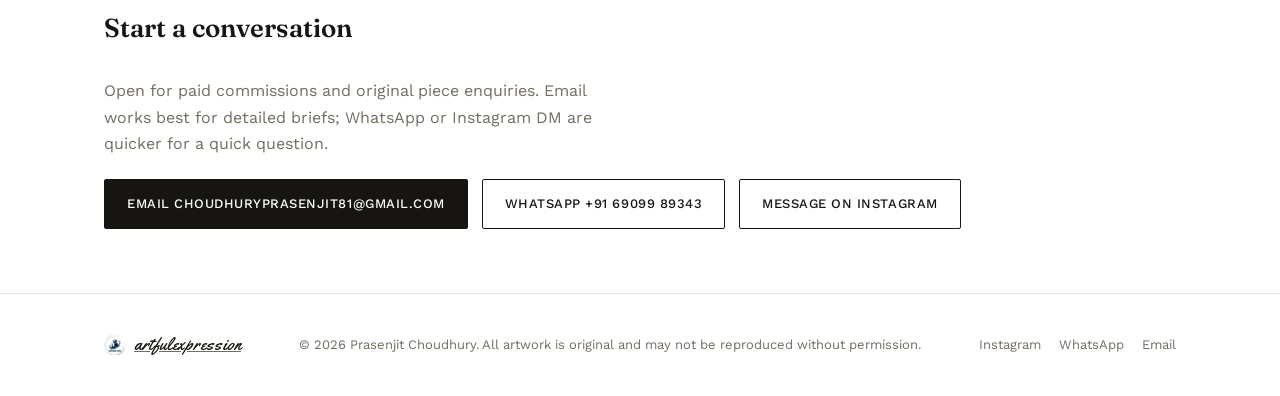
==== commit b537eab2: "Add ambient animated color blobs, warm gradient washes, and colored glow accents" ====
--- a/index.html
+++ b/index.html
@@ -11,6 +11,13 @@
 <link rel="stylesheet" href="style.css">
 </head>
 <body>
+
+<div class="bg-ambient" aria-hidden="true">
+  <span class="blob b1"></span>
+  <span class="blob b2"></span>
+  <span class="blob b3"></span>
+  <span class="blob b4"></span>
+</div>
 
 <div class="announce">Open for commissions — <a href="#contact">get in touch</a> to start yours</div>
 
--- a/style.css
+++ b/style.css
@@ -13,10 +13,10 @@
 }
 
 *,*::before,*::after{box-sizing:border-box}
-html{scroll-behavior:smooth}
+html{scroll-behavior:smooth;background:var(--bg)}
 body{
   margin:0;
-  background:var(--bg);
+  background:transparent;
   color:var(--ink);
   font-family:'Work Sans',-apple-system,BlinkMacSystemFont,sans-serif;
   font-size:16px;
@@ -27,16 +27,31 @@
 a{color:inherit}
 .wrap{max-width:var(--max);margin:0 auto;padding:0 24px}
 h1,h2,h3{font-family:'Fraunces',Georgia,serif;font-weight:600;margin:0 0 .5em;text-wrap:balance}
-.eyebrow{font-size:12px;letter-spacing:.08em;text-transform:uppercase;color:var(--muted);margin:0 0 .6em}
+.eyebrow{font-size:12px;letter-spacing:.08em;text-transform:uppercase;color:var(--muted);margin:0 0 .6em;display:flex;align-items:center;gap:7px}
+.eyebrow::before{content:"";width:7px;height:7px;border-radius:50%;background:var(--accent);flex:none}
 .muted{color:var(--muted)}
 .sr-only{position:absolute;width:1px;height:1px;overflow:hidden;clip:rect(0,0,0,0);white-space:nowrap}
+
+/* ambient background */
+.bg-ambient{position:fixed;inset:0;z-index:-1;overflow:hidden;pointer-events:none}
+.blob{position:absolute;border-radius:50%;filter:blur(80px);opacity:.4;will-change:transform}
+.b1{width:460px;height:460px;background:var(--accent);top:-160px;left:-120px;animation:drift1 24s ease-in-out infinite alternate}
+.b2{width:420px;height:420px;background:var(--accent2);top:20%;right:-180px;animation:drift2 28s ease-in-out infinite alternate}
+.b3{width:380px;height:380px;background:#F3A73B;bottom:0;left:8%;animation:drift3 32s ease-in-out infinite alternate}
+.b4{width:340px;height:340px;background:#E85D75;bottom:-140px;right:10%;animation:drift1 26s ease-in-out infinite alternate-reverse}
+@keyframes drift1{from{transform:translate(0,0) scale(1)}to{transform:translate(70px,60px) scale(1.15)}}
+@keyframes drift2{from{transform:translate(0,0) scale(1)}to{transform:translate(-60px,80px) scale(1.1)}}
+@keyframes drift3{from{transform:translate(0,0) scale(1)}to{transform:translate(50px,-70px) scale(1.2)}}
+@media (prefers-reduced-motion: reduce){
+  .blob{animation:none !important}
+}
 
 /* announcement bar */
 .announce{background:var(--ink);color:#F6F0E8;text-align:center;font-size:13px;letter-spacing:.03em;padding:9px 16px}
 .announce a{color:var(--surface-2);text-decoration:underline}
 
 /* header */
-header{position:sticky;top:0;background:rgba(255,255,255,.92);backdrop-filter:blur(6px);border-bottom:1px solid var(--line);z-index:50}
+header{position:sticky;top:0;background:rgba(255,255,255,.78);backdrop-filter:blur(10px);border-bottom:1px solid var(--line);z-index:50}
 nav.main{display:flex;align-items:center;justify-content:space-between;padding:16px 0}
 .brand{display:flex;align-items:center;gap:10px;text-decoration:none}
 .brand span{font-family:'Yellowtail',cursive;font-size:26px;color:var(--ink);line-height:1}
@@ -73,7 +88,8 @@
 .feature{display:grid;grid-template-columns:1.1fr .9fr;gap:40px;align-items:center}
 .feature:nth-child(even) .feature-img{order:2}
 .feature:nth-child(even) .feature-body{order:1}
-.feature-img{aspect-ratio:5/4;border-radius:12px;background-size:cover;background-position:center;background-color:var(--surface);transition:transform .3s ease}
+.feature-img{aspect-ratio:5/4;border-radius:12px;background-size:cover;background-position:center;background-color:var(--surface);transition:transform .3s ease,box-shadow .3s ease;box-shadow:0 18px 34px -22px rgba(23,21,18,.4)}
+.feature:hover .feature-img{box-shadow:0 24px 40px -18px rgba(228,87,46,.3)}
 .feature:hover .feature-img{transform:scale(1.015)}
 .feature-body h3{font-size:24px;margin:.4em 0 .3em}
 .feature-body p{margin:0 0 18px}
@@ -81,15 +97,15 @@
 .enquire{font-size:12px;letter-spacing:.03em;text-transform:uppercase;text-decoration:none;color:var(--accent-ink);border-bottom:1px solid var(--accent)}
 
 /* about */
-.about{background:var(--surface)}
+.about{background:radial-gradient(ellipse 900px 500px at 15% 0%,#FBE4D8 0%,var(--surface) 55%),radial-gradient(ellipse 700px 500px at 100% 100%,#DCEEEC 0%,var(--surface) 55%)}
 .about-grid{display:grid;grid-template-columns:.8fr 1.2fr;gap:48px;align-items:center}
-.about-photo{aspect-ratio:1/1.1;border-radius:12px;overflow:hidden;background-color:var(--surface-2);background-size:cover;background-position:center}
+.about-photo{aspect-ratio:1/1.1;border-radius:12px;overflow:hidden;background-color:var(--surface-2);background-size:cover;background-position:center;box-shadow:-14px 18px 30px -16px rgba(30,110,104,.3),0 22px 40px -24px rgba(23,21,18,.35)}
 .facts{display:grid;grid-template-columns:1fr 1fr;gap:14px;margin-top:24px;list-style:none;padding:0}
 .facts li{border-top:1px solid var(--line);padding-top:10px;font-size:13px}
 .facts b{display:block;font-family:'Fraunces',serif;font-size:15px;font-weight:500;margin-bottom:2px}
 
 /* social proof strip */
-.proof{border-top:1px solid var(--line);border-bottom:1px solid var(--line)}
+.proof{border-top:1px solid var(--line);border-bottom:1px solid var(--line);background:linear-gradient(90deg,#FDF1EA 0%,#FFFFFF 45%,#EAF4F3 100%)}
 .proof .wrap{display:flex;align-items:center;justify-content:space-between;flex-wrap:wrap;gap:20px;padding:30px 24px}
 .proof-stat{font-family:'Fraunces',serif;font-size:28px}
 .proof-tags{display:flex;gap:10px;flex-wrap:wrap}
@@ -104,7 +120,7 @@
 .contact-ctas{display:flex;gap:14px;flex-wrap:wrap}
 
 /* footer */
-footer{border-top:1px solid var(--line);padding:36px 0}
+footer{border-top:1px solid var(--line);padding:36px 0;background:var(--bg)}
 .footer-row{display:flex;justify-content:space-between;align-items:center;flex-wrap:wrap;gap:16px;font-size:13px;color:var(--muted)}
 .footer-brand{display:flex;align-items:center;gap:8px}
 .footer-brand span{font-family:'Yellowtail',cursive;font-size:18px;color:var(--ink)}
@@ -138,7 +154,7 @@
 .logo-mark .logo-fallback{display:none;position:absolute;inset:0}
 
 /* hero photo */
-.hero-photo{position:relative;aspect-ratio:4/5;border-radius:12px;overflow:hidden;background-size:cover;background-position:center}
+.hero-photo{position:relative;aspect-ratio:4/5;border-radius:12px;overflow:hidden;background-size:cover;background-position:center;box-shadow:0 20px 20px -12px rgba(228,87,46,.25),-16px 24px 30px -14px rgba(30,110,104,.25),0 30px 60px -30px rgba(23,21,18,.35)}
 .hero-photo .photo-cap{position:absolute;left:14px;bottom:14px;font-size:12px;color:#fff;background:rgba(23,21,18,.5);padding:5px 12px;border-radius:20px}
 
 /* header scroll shadow */
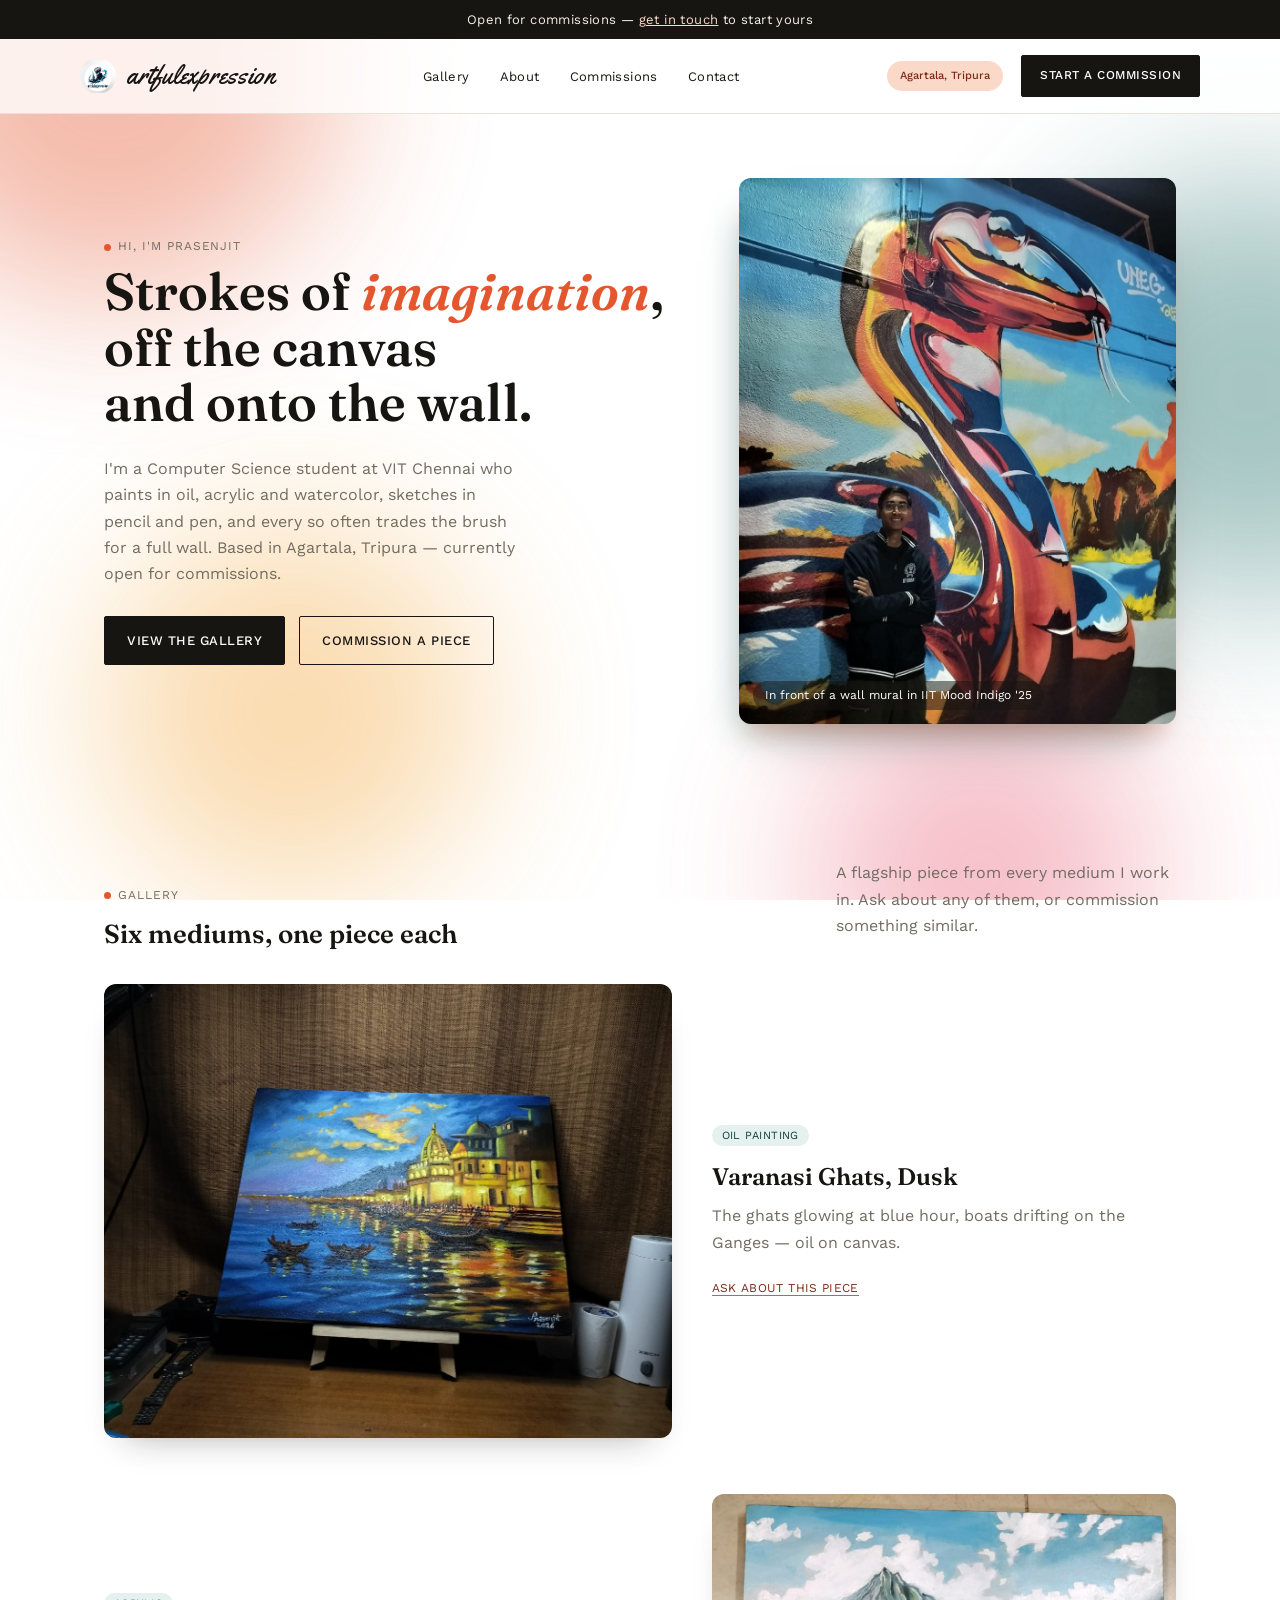
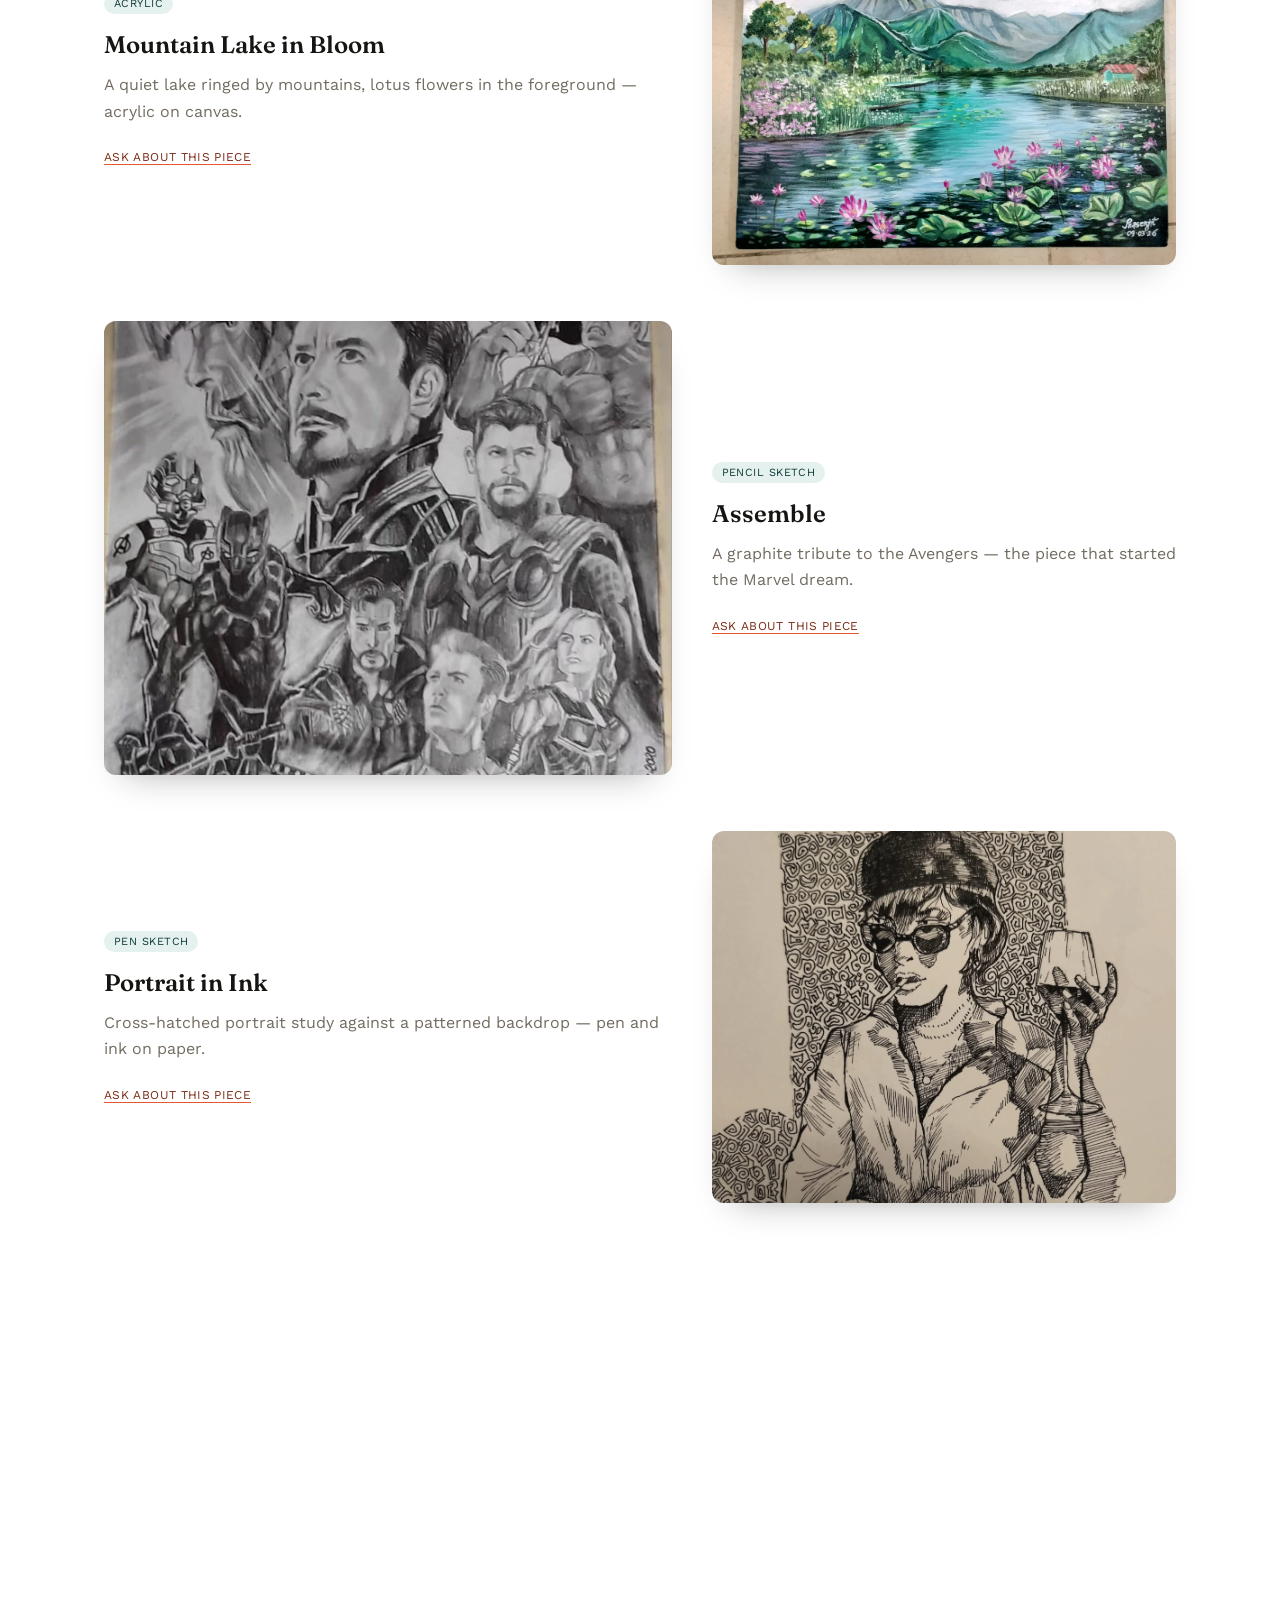
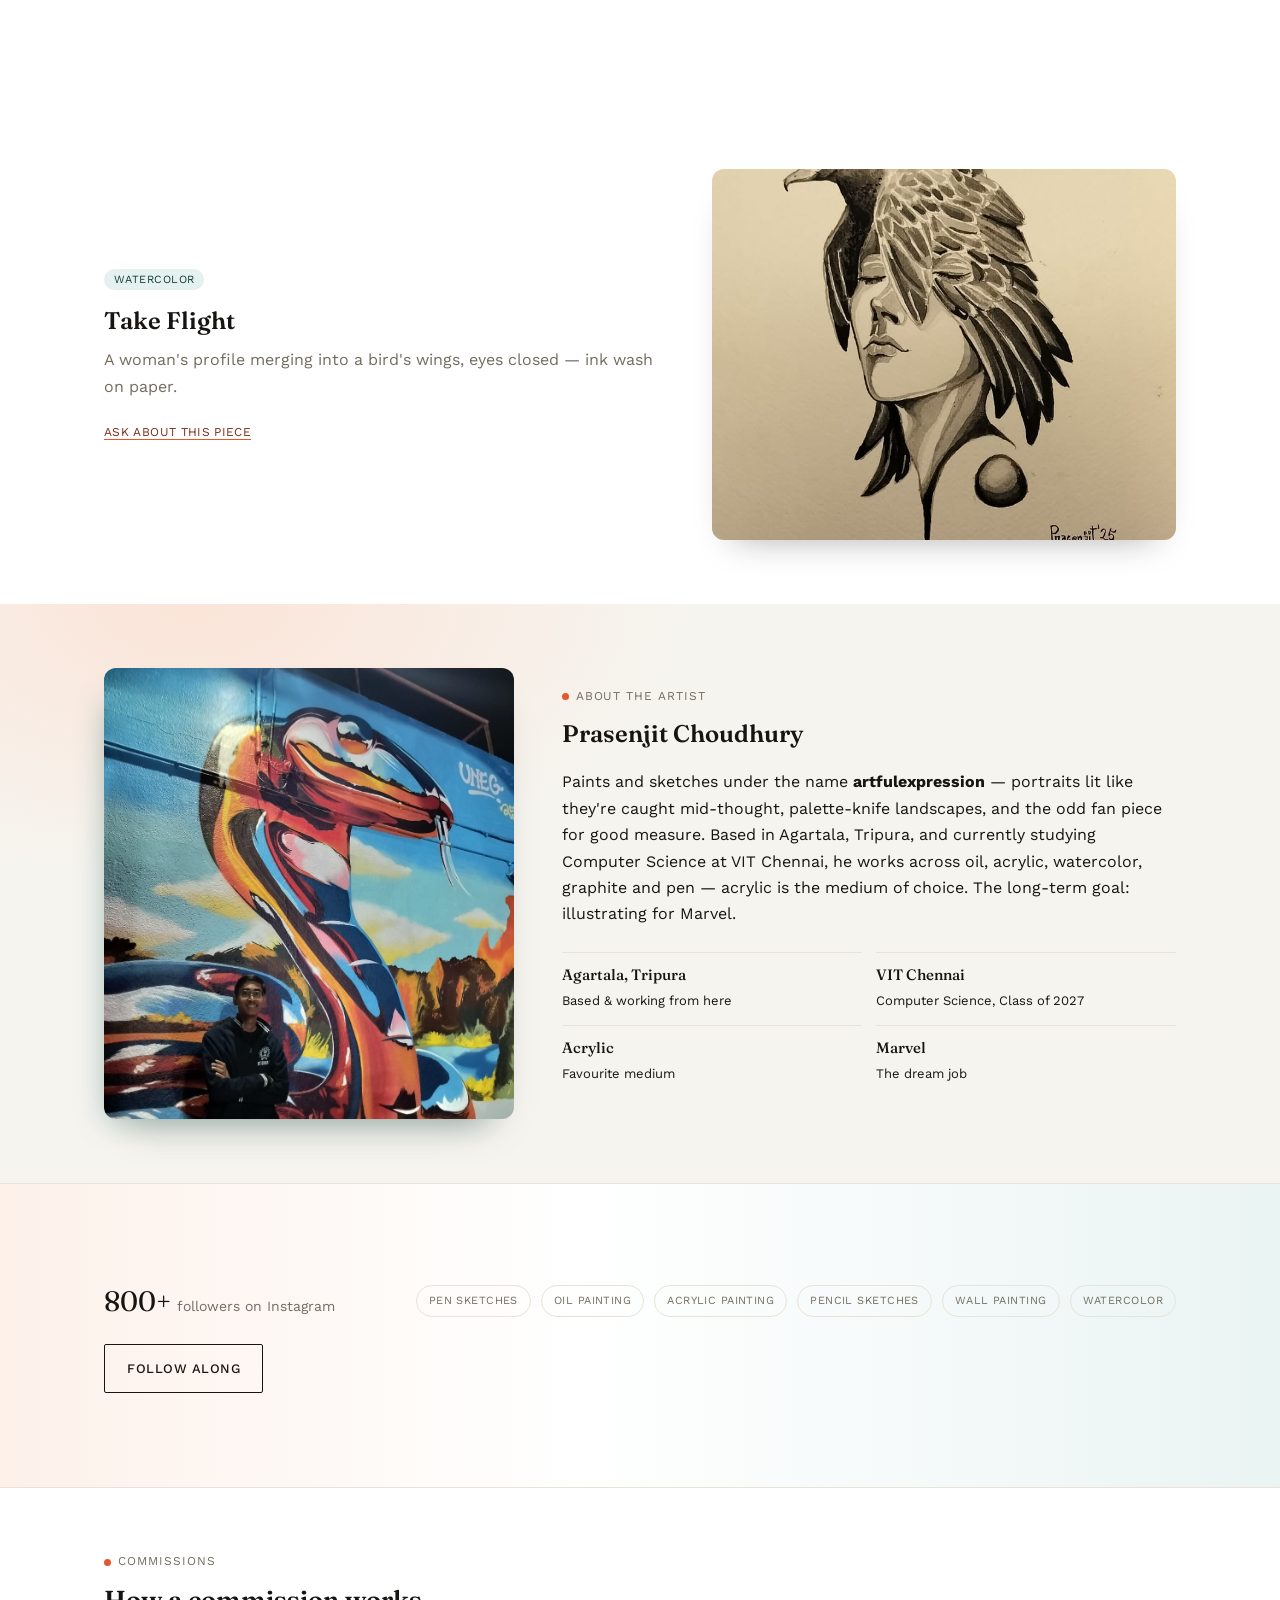
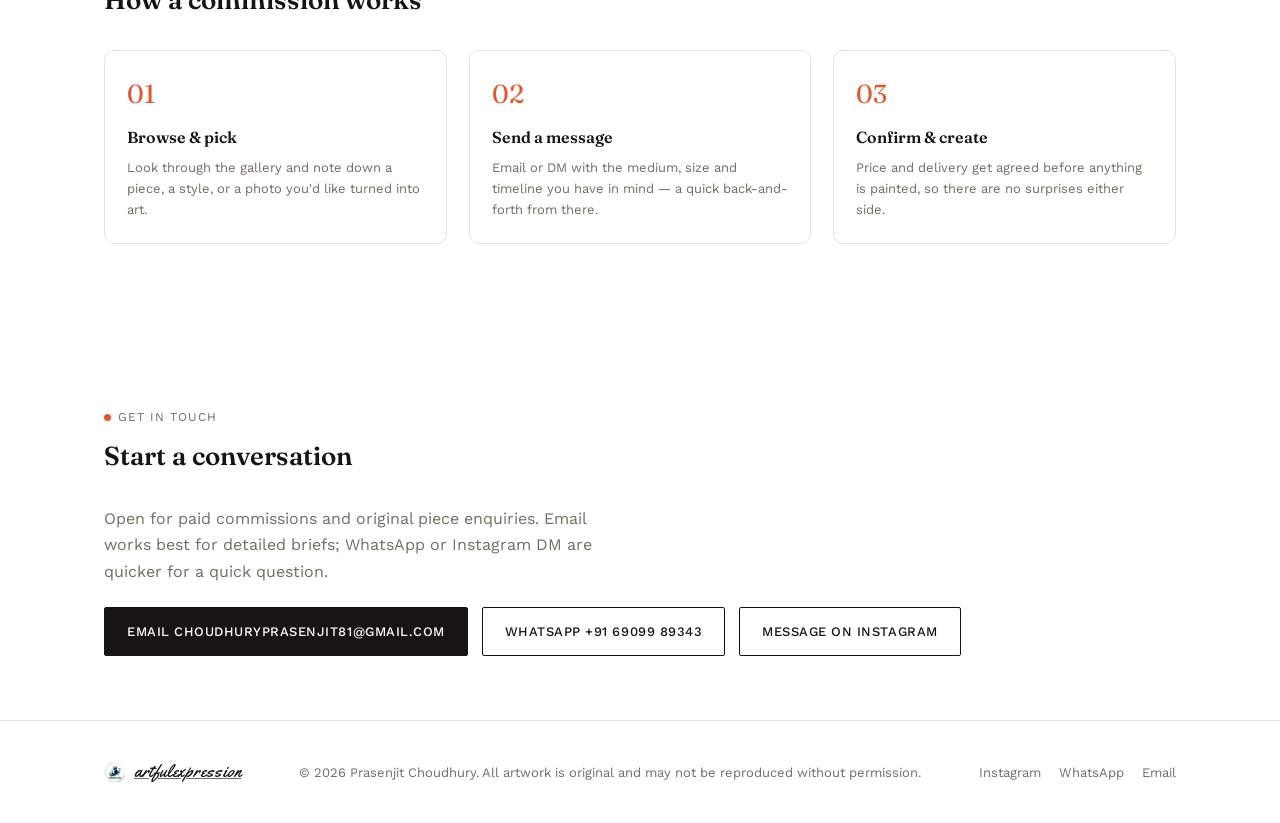
==== commit bbcf3d49: "Add watercolor piece (Take Flight) to the gallery" ====
--- a/index.html
+++ b/index.html
@@ -4,7 +4,7 @@
 <meta charset="UTF-8">
 <meta name="viewport" content="width=device-width, initial-scale=1.0">
 <title>artfulexpression — Prasenjit Choudhury</title>
-<meta name="description" content="Original oil, acrylic, pencil and pen artwork, plus custom wall murals, by Prasenjit Choudhury (artfulexpression). Open for commissions.">
+<meta name="description" content="Original oil, acrylic, watercolor, pencil and pen artwork, plus custom wall murals, by Prasenjit Choudhury (artfulexpression). Open for commissions.">
 <link rel="icon" href="data:image/svg+xml,%3Csvg xmlns='http://www.w3.org/2000/svg' viewBox='0 0 40 40'%3E%3Ccircle cx='20' cy='20' r='19' fill='white' stroke='%23171512'/%3E%3Cpath d='M14 28 C14 22 15 18 19 15 C22 13 20 10 17 9' fill='none' stroke='%23171512' stroke-width='1.6'/%3E%3Cpath d='M11 24 C16 20 24 22 29 15' fill='none' stroke='%231E6E68' stroke-width='2.4'/%3E%3C/svg%3E">
 <link rel="preconnect" href="https://fonts.googleapis.com">
 <link rel="stylesheet" href="https://fonts.googleapis.com/css2?family=Fraunces:opsz,wght@9..144,500;9..144,600;9..144,700&family=Yellowtail&family=Work+Sans:wght@400;500;600&display=swap">
@@ -58,7 +58,7 @@
       <div class="hero-fade" style="animation-delay:.05s">
         <p class="eyebrow">Hi, I'm Prasenjit</p>
         <h1>Strokes of <em>imagination</em>, off the canvas and onto the wall.</h1>
-        <p class="lead">I'm a Computer Science student at VIT Chennai who paints in oil and acrylic, sketches in pencil and pen, and every so often trades the brush for a full wall. Based in Agartala, Tripura — currently open for commissions.</p>
+        <p class="lead">I'm a Computer Science student at VIT Chennai who paints in oil, acrylic and watercolor, sketches in pencil and pen, and every so often trades the brush for a full wall. Based in Agartala, Tripura — currently open for commissions.</p>
         <div class="hero-cta">
           <a class="btn btn-primary" href="#gallery">View the gallery</a>
           <a class="btn btn-ghost" href="#commissions">Commission a piece</a>
@@ -75,7 +75,7 @@
       <div class="section-head reveal">
         <div>
           <p class="eyebrow">Gallery</p>
-          <h2>Five mediums, one piece each</h2>
+          <h2>Six mediums, one piece each</h2>
         </div>
         <p class="muted" style="max-width:34ch">A flagship piece from every medium I work in. Ask about any of them, or commission something similar.</p>
       </div>
@@ -129,6 +129,16 @@
             <h3>Nursery Wall Mural</h3>
             <p class="muted">A hand-painted jungle scene, floor to ceiling, for a children's space.</p>
             <a class="enquire" href="mailto:choudhuryprasenjit81@gmail.com?subject=Enquiry%3A%20Nursery%20Wall%20Mural">Ask about this piece</a>
+          </div>
+        </article>
+
+        <article class="feature reveal">
+          <div class="feature-img" style="background-image:url('images/Watercolor/watercolor.jpeg')"></div>
+          <div class="feature-body">
+            <span class="medium-tag">Watercolor</span>
+            <h3>Take Flight</h3>
+            <p class="muted">A woman's profile merging into a bird's wings, eyes closed — ink wash on paper.</p>
+            <a class="enquire" href="mailto:choudhuryprasenjit81@gmail.com?subject=Enquiry%3A%20Take%20Flight">Ask about this piece</a>
           </div>
         </article>
 
@@ -142,7 +152,7 @@
       <div class="reveal">
         <p class="eyebrow">About the artist</p>
         <h2>Prasenjit Choudhury</h2>
-        <p>Paints and sketches under the name <strong>artfulexpression</strong> — portraits lit like they're caught mid-thought, palette-knife landscapes, and the odd fan piece for good measure. Based in Agartala, Tripura, and currently studying Computer Science at VIT Chennai, he works across oil, acrylic, graphite and pen — acrylic is the medium of choice. The long-term goal: illustrating for Marvel.</p>
+        <p>Paints and sketches under the name <strong>artfulexpression</strong> — portraits lit like they're caught mid-thought, palette-knife landscapes, and the odd fan piece for good measure. Based in Agartala, Tripura, and currently studying Computer Science at VIT Chennai, he works across oil, acrylic, watercolor, graphite and pen — acrylic is the medium of choice. The long-term goal: illustrating for Marvel.</p>
         <ul class="facts">
           <li><b>Agartala, Tripura</b>Based &amp; working from here</li>
           <li><b>VIT Chennai</b>Computer Science, Class of 2027</li>
@@ -164,6 +174,7 @@
         <span>Acrylic painting</span>
         <span>Pencil sketches</span>
         <span>Wall painting</span>
+        <span>Watercolor</span>
       </div>
       <a class="btn btn-ghost" href="https://www.instagram.com/_artfulexpression_/" target="_blank" rel="noopener">Follow along</a>
     </div>
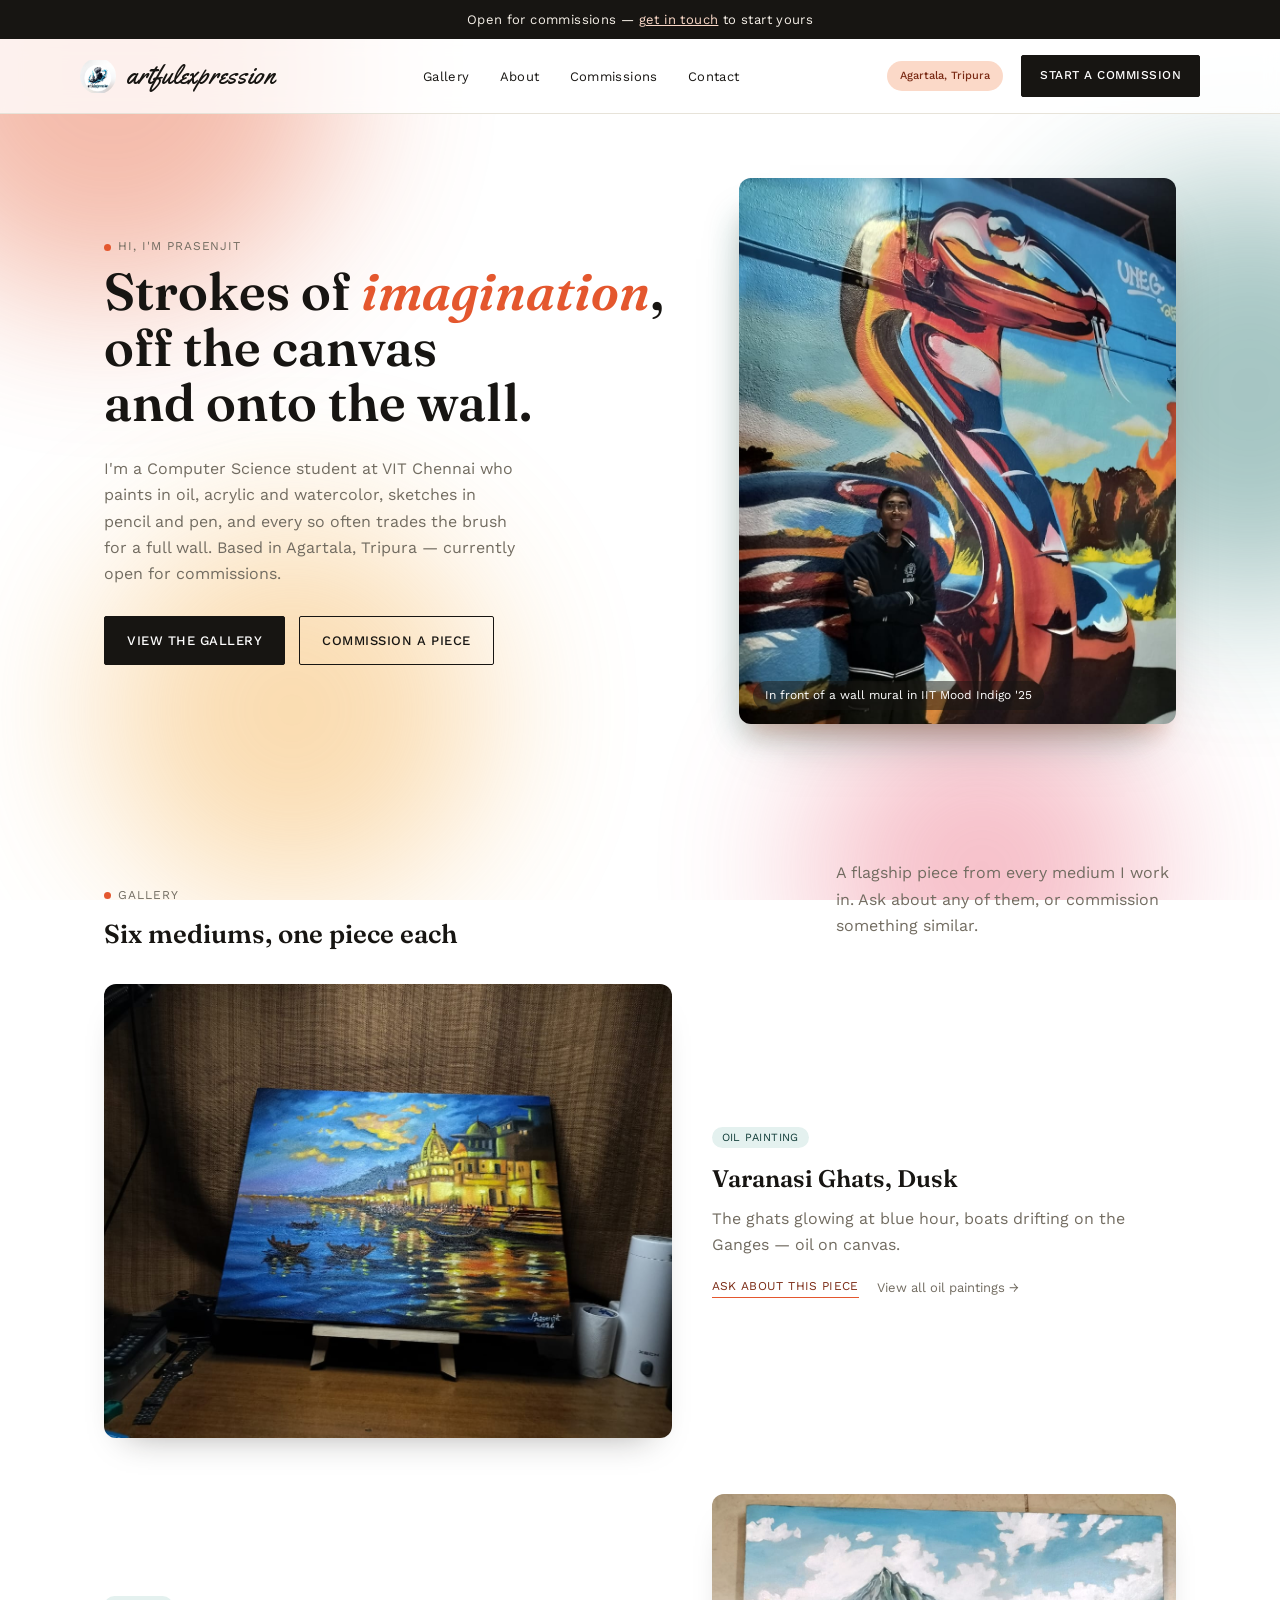
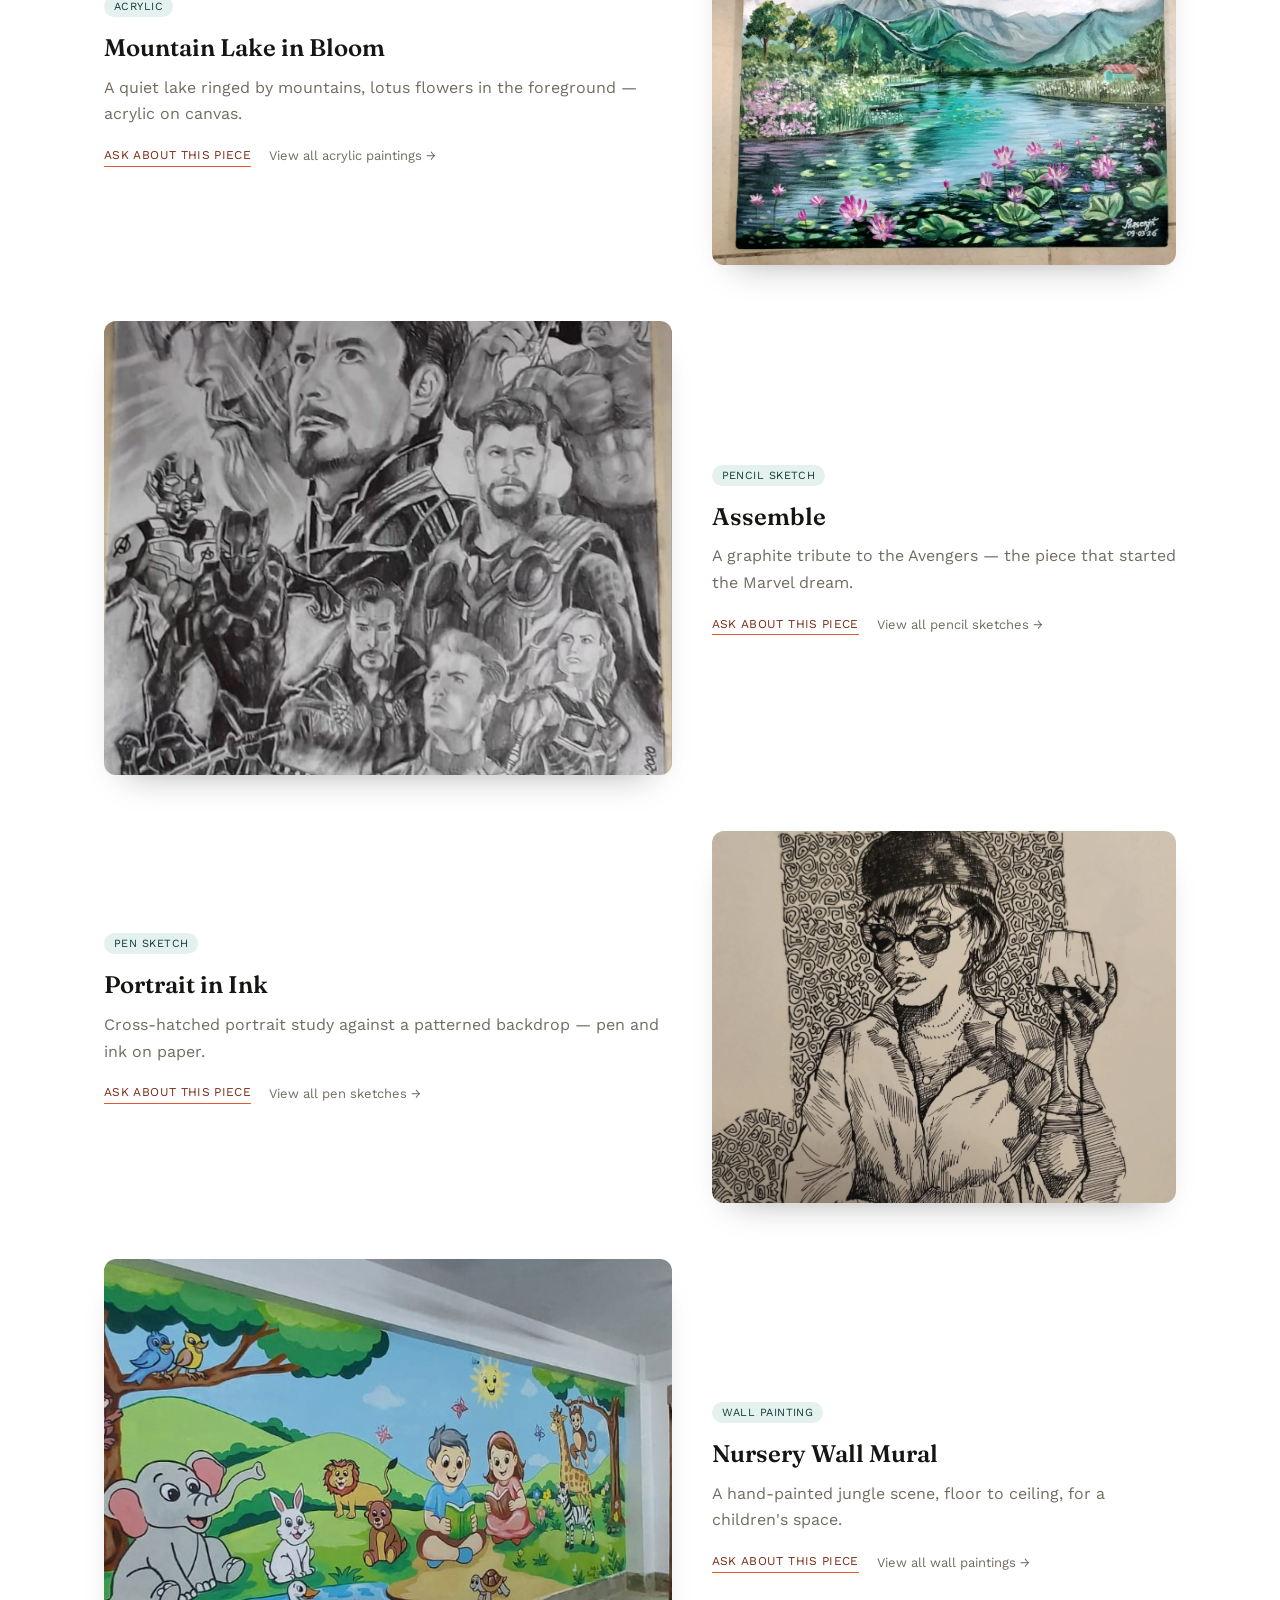
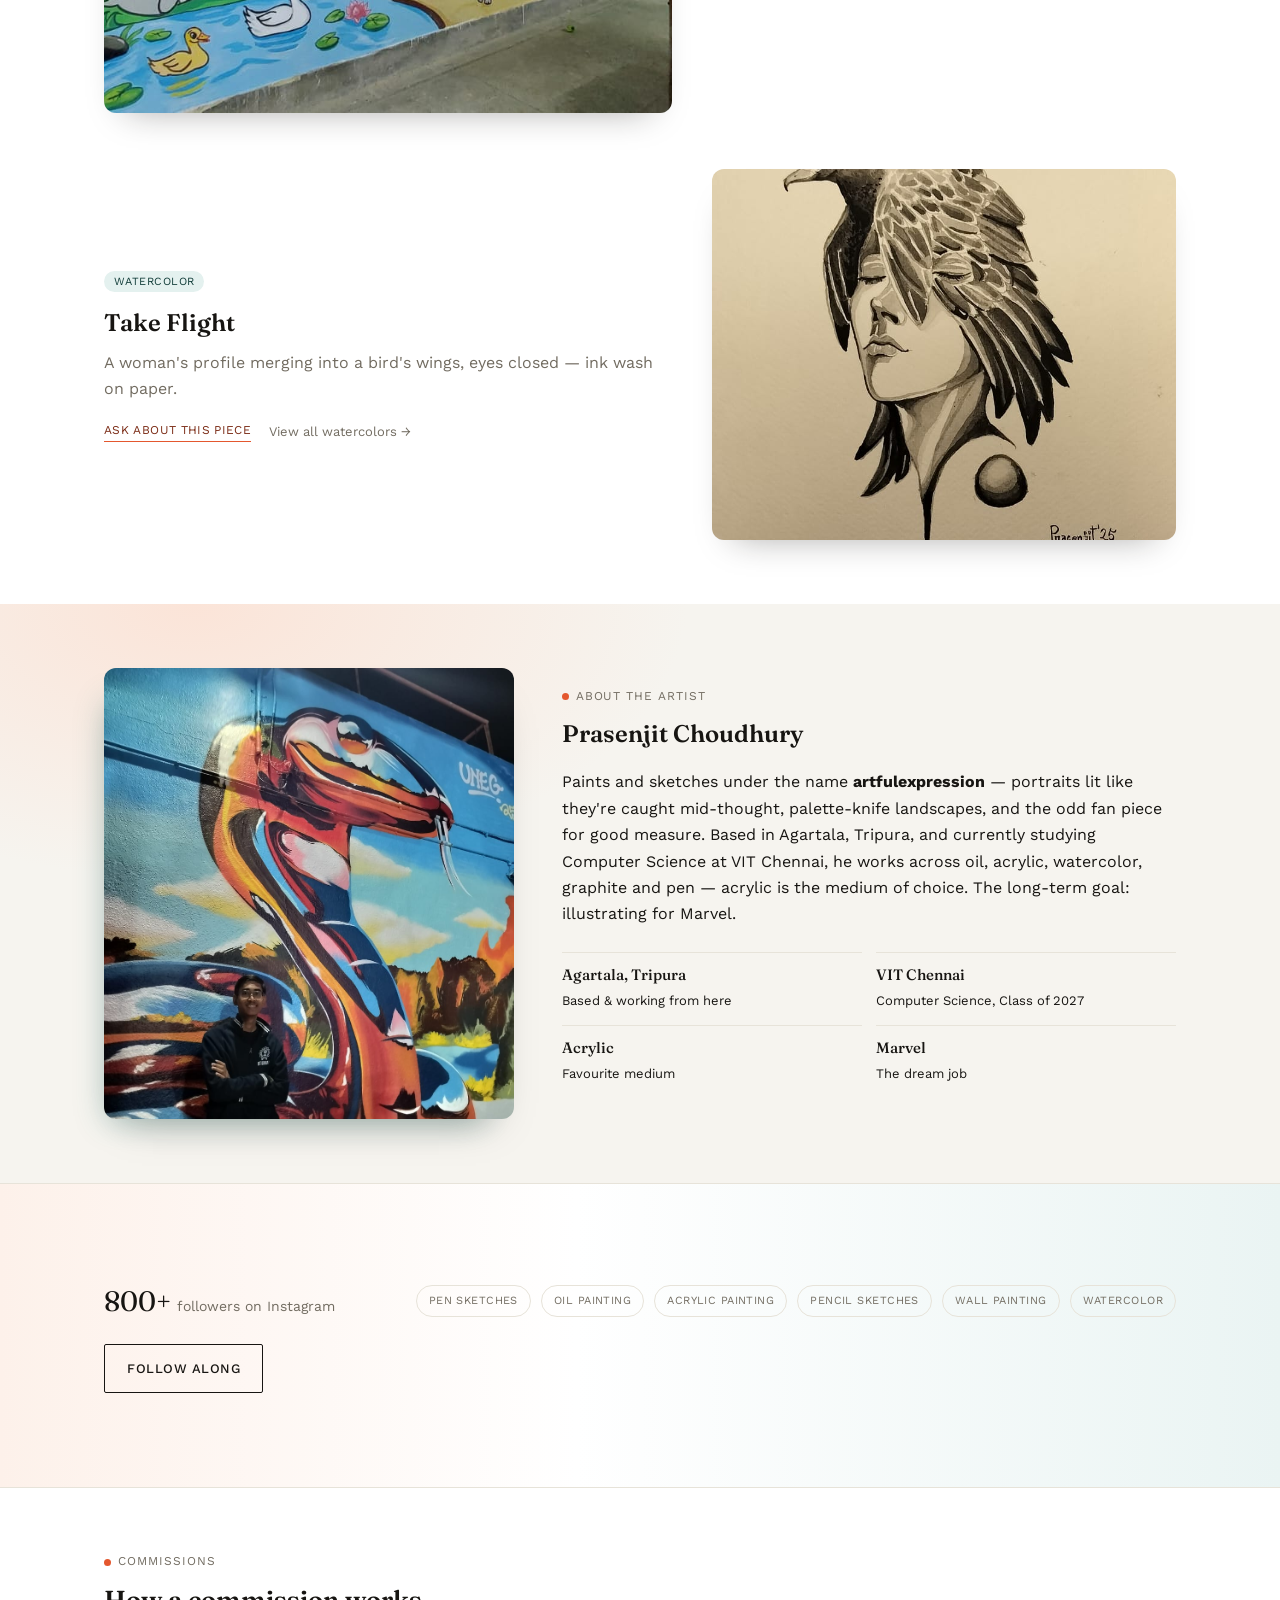
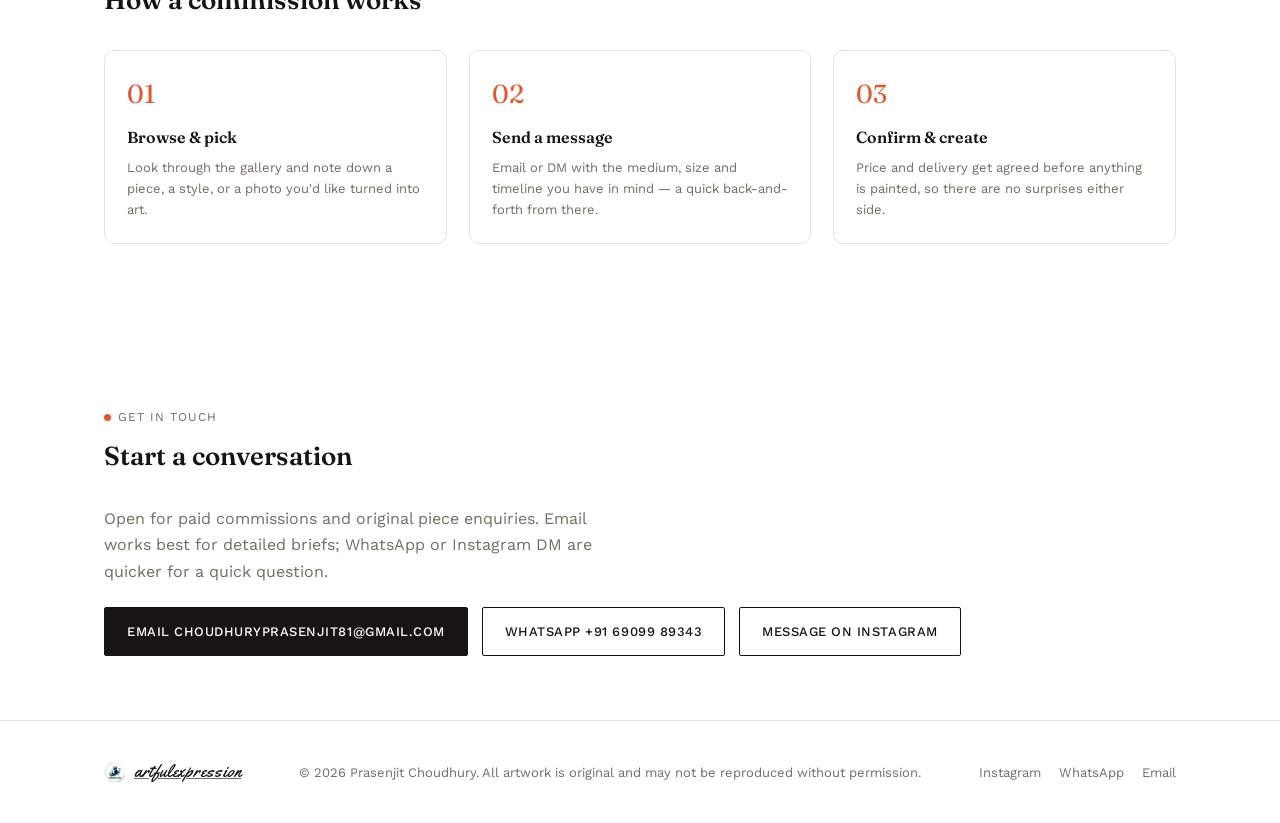
==== commit 5c9880d0: "Add full gallery page with medium filters, backed by a JSON artwork list" ====
--- a/index.html
+++ b/index.html
@@ -88,7 +88,10 @@
             <span class="medium-tag">Oil painting</span>
             <h3>Varanasi Ghats, Dusk</h3>
             <p class="muted">The ghats glowing at blue hour, boats drifting on the Ganges — oil on canvas.</p>
-            <a class="enquire" href="mailto:choudhuryprasenjit81@gmail.com?subject=Enquiry%3A%20Varanasi%20Ghats%2C%20Dusk">Ask about this piece</a>
+            <div class="feature-links">
+              <a class="enquire" href="mailto:choudhuryprasenjit81@gmail.com?subject=Enquiry%3A%20Varanasi%20Ghats%2C%20Dusk">Ask about this piece</a>
+              <a class="view-all" href="gallery.html?medium=oil">View all oil paintings →</a>
+            </div>
           </div>
         </article>
 
@@ -98,7 +101,10 @@
             <span class="medium-tag">Acrylic</span>
             <h3>Mountain Lake in Bloom</h3>
             <p class="muted">A quiet lake ringed by mountains, lotus flowers in the foreground — acrylic on canvas.</p>
-            <a class="enquire" href="mailto:choudhuryprasenjit81@gmail.com?subject=Enquiry%3A%20Mountain%20Lake%20in%20Bloom">Ask about this piece</a>
+            <div class="feature-links">
+              <a class="enquire" href="mailto:choudhuryprasenjit81@gmail.com?subject=Enquiry%3A%20Mountain%20Lake%20in%20Bloom">Ask about this piece</a>
+              <a class="view-all" href="gallery.html?medium=acrylic">View all acrylic paintings →</a>
+            </div>
           </div>
         </article>
 
@@ -108,7 +114,10 @@
             <span class="medium-tag">Pencil sketch</span>
             <h3>Assemble</h3>
             <p class="muted">A graphite tribute to the Avengers — the piece that started the Marvel dream.</p>
-            <a class="enquire" href="mailto:choudhuryprasenjit81@gmail.com?subject=Enquiry%3A%20Assemble">Ask about this piece</a>
+            <div class="feature-links">
+              <a class="enquire" href="mailto:choudhuryprasenjit81@gmail.com?subject=Enquiry%3A%20Assemble">Ask about this piece</a>
+              <a class="view-all" href="gallery.html?medium=pencil">View all pencil sketches →</a>
+            </div>
           </div>
         </article>
 
@@ -118,7 +127,10 @@
             <span class="medium-tag">Pen sketch</span>
             <h3>Portrait in Ink</h3>
             <p class="muted">Cross-hatched portrait study against a patterned backdrop — pen and ink on paper.</p>
-            <a class="enquire" href="mailto:choudhuryprasenjit81@gmail.com?subject=Enquiry%3A%20Portrait%20in%20Ink">Ask about this piece</a>
+            <div class="feature-links">
+              <a class="enquire" href="mailto:choudhuryprasenjit81@gmail.com?subject=Enquiry%3A%20Portrait%20in%20Ink">Ask about this piece</a>
+              <a class="view-all" href="gallery.html?medium=pen">View all pen sketches →</a>
+            </div>
           </div>
         </article>
 
@@ -128,7 +140,10 @@
             <span class="medium-tag">Wall painting</span>
             <h3>Nursery Wall Mural</h3>
             <p class="muted">A hand-painted jungle scene, floor to ceiling, for a children's space.</p>
-            <a class="enquire" href="mailto:choudhuryprasenjit81@gmail.com?subject=Enquiry%3A%20Nursery%20Wall%20Mural">Ask about this piece</a>
+            <div class="feature-links">
+              <a class="enquire" href="mailto:choudhuryprasenjit81@gmail.com?subject=Enquiry%3A%20Nursery%20Wall%20Mural">Ask about this piece</a>
+              <a class="view-all" href="gallery.html?medium=wall">View all wall paintings →</a>
+            </div>
           </div>
         </article>
 
@@ -138,7 +153,10 @@
             <span class="medium-tag">Watercolor</span>
             <h3>Take Flight</h3>
             <p class="muted">A woman's profile merging into a bird's wings, eyes closed — ink wash on paper.</p>
-            <a class="enquire" href="mailto:choudhuryprasenjit81@gmail.com?subject=Enquiry%3A%20Take%20Flight">Ask about this piece</a>
+            <div class="feature-links">
+              <a class="enquire" href="mailto:choudhuryprasenjit81@gmail.com?subject=Enquiry%3A%20Take%20Flight">Ask about this piece</a>
+              <a class="view-all" href="gallery.html?medium=watercolor">View all watercolors →</a>
+            </div>
           </div>
         </article>
 
--- a/style.css
+++ b/style.css
@@ -83,6 +83,22 @@
 .section-head{display:flex;justify-content:space-between;align-items:flex-end;gap:20px;margin-bottom:28px;flex-wrap:wrap}
 .section-head h2{font-size:26px;margin:0}
 
+/* filters (gallery.html) */
+.filters{display:flex;gap:10px;flex-wrap:wrap;margin-bottom:6px}
+.filter-btn{border:1px solid var(--line);background:#fff;color:var(--muted);font-size:12px;letter-spacing:.03em;text-transform:uppercase;padding:9px 16px;border-radius:20px;cursor:pointer}
+.filter-btn:hover{border-color:var(--accent)}
+.filter-btn.active{background:var(--ink);border-color:var(--ink);color:#fff}
+
+/* full gallery grid (gallery.html) */
+.agrid{display:grid;grid-template-columns:repeat(3,1fr);gap:20px;padding:34px 0 64px}
+.acard{display:flex;flex-direction:column;border-radius:10px;overflow:hidden;background:var(--surface);border:1px solid var(--line);transition:transform .25s ease,box-shadow .25s ease}
+.acard:hover{transform:translateY(-6px);box-shadow:0 16px 30px -18px rgba(23,21,18,.35)}
+.acard.entering{animation:fadeUp .5s ease both}
+.acard-img{aspect-ratio:4/5;background-size:cover;background-position:center;background-color:var(--surface-2)}
+.acard-body{padding:16px 18px 18px}
+.acard-body h3{font-size:16px;margin:.5em 0 .3em}
+.acard-body p{font-size:13px;margin:0 0 12px}
+
 /* gallery showcase */
 .showcase{display:flex;flex-direction:column;gap:56px}
 .feature{display:grid;grid-template-columns:1.1fr .9fr;gap:40px;align-items:center}
@@ -95,6 +111,9 @@
 .feature-body p{margin:0 0 18px}
 .medium-tag{font-size:11px;letter-spacing:.04em;text-transform:uppercase;color:var(--accent2-ink);background:#E4F1EF;padding:4px 10px;border-radius:20px}
 .enquire{font-size:12px;letter-spacing:.03em;text-transform:uppercase;text-decoration:none;color:var(--accent-ink);border-bottom:1px solid var(--accent)}
+.feature-links{display:flex;align-items:center;gap:18px;flex-wrap:wrap}
+.view-all{font-size:13px;text-decoration:none;color:var(--muted)}
+.view-all:hover{color:var(--ink)}
 
 /* about */
 .about{background:radial-gradient(ellipse 900px 500px at 15% 0%,#FBE4D8 0%,var(--surface) 55%),radial-gradient(ellipse 700px 500px at 100% 100%,#DCEEEC 0%,var(--surface) 55%)}
@@ -142,9 +161,11 @@
   .feature:nth-child(even) .feature-img,.feature:nth-child(even) .feature-body{order:initial}
   .steps{grid-template-columns:1fr}
   .facts{grid-template-columns:1fr}
+  .agrid{grid-template-columns:1fr 1fr}
 }
 @media (max-width:520px){
   .showcase{gap:40px}
+  .agrid{grid-template-columns:1fr}
   .proof .wrap{flex-direction:column;align-items:flex-start}
 }
 
